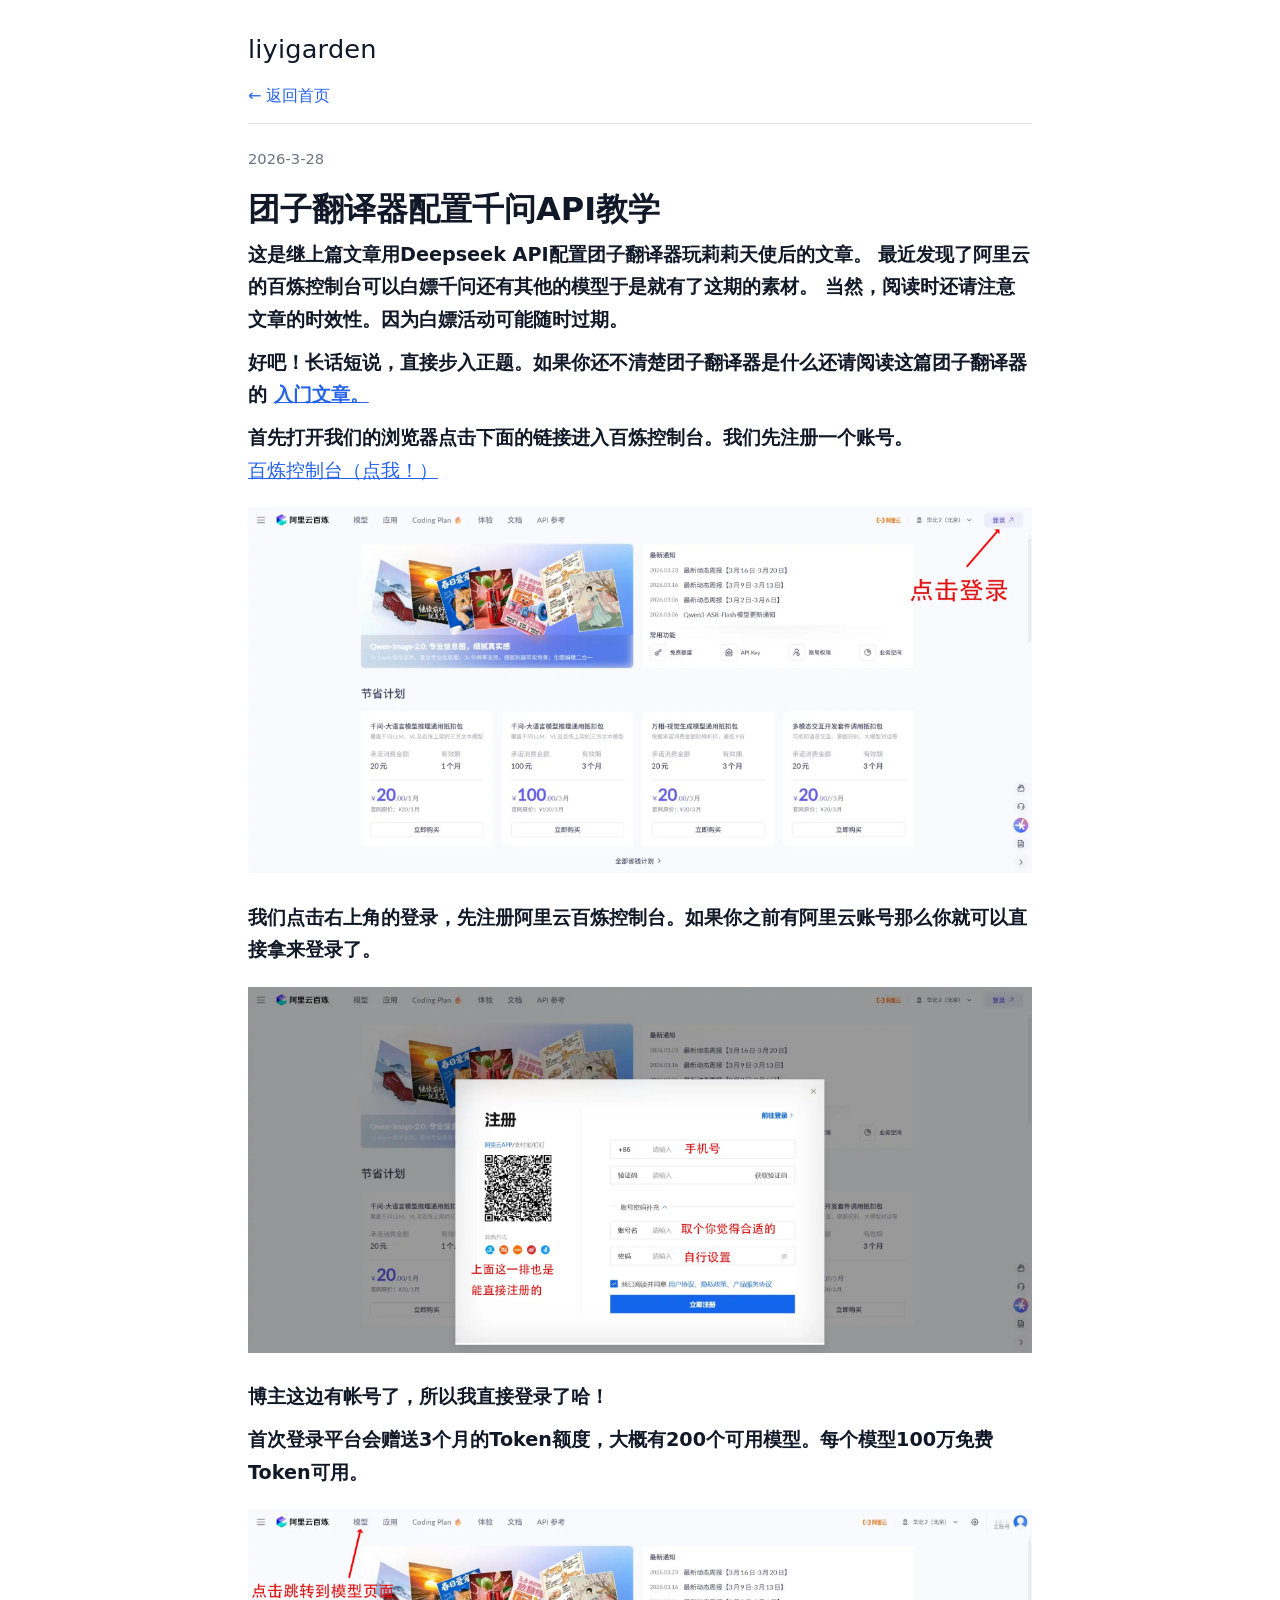
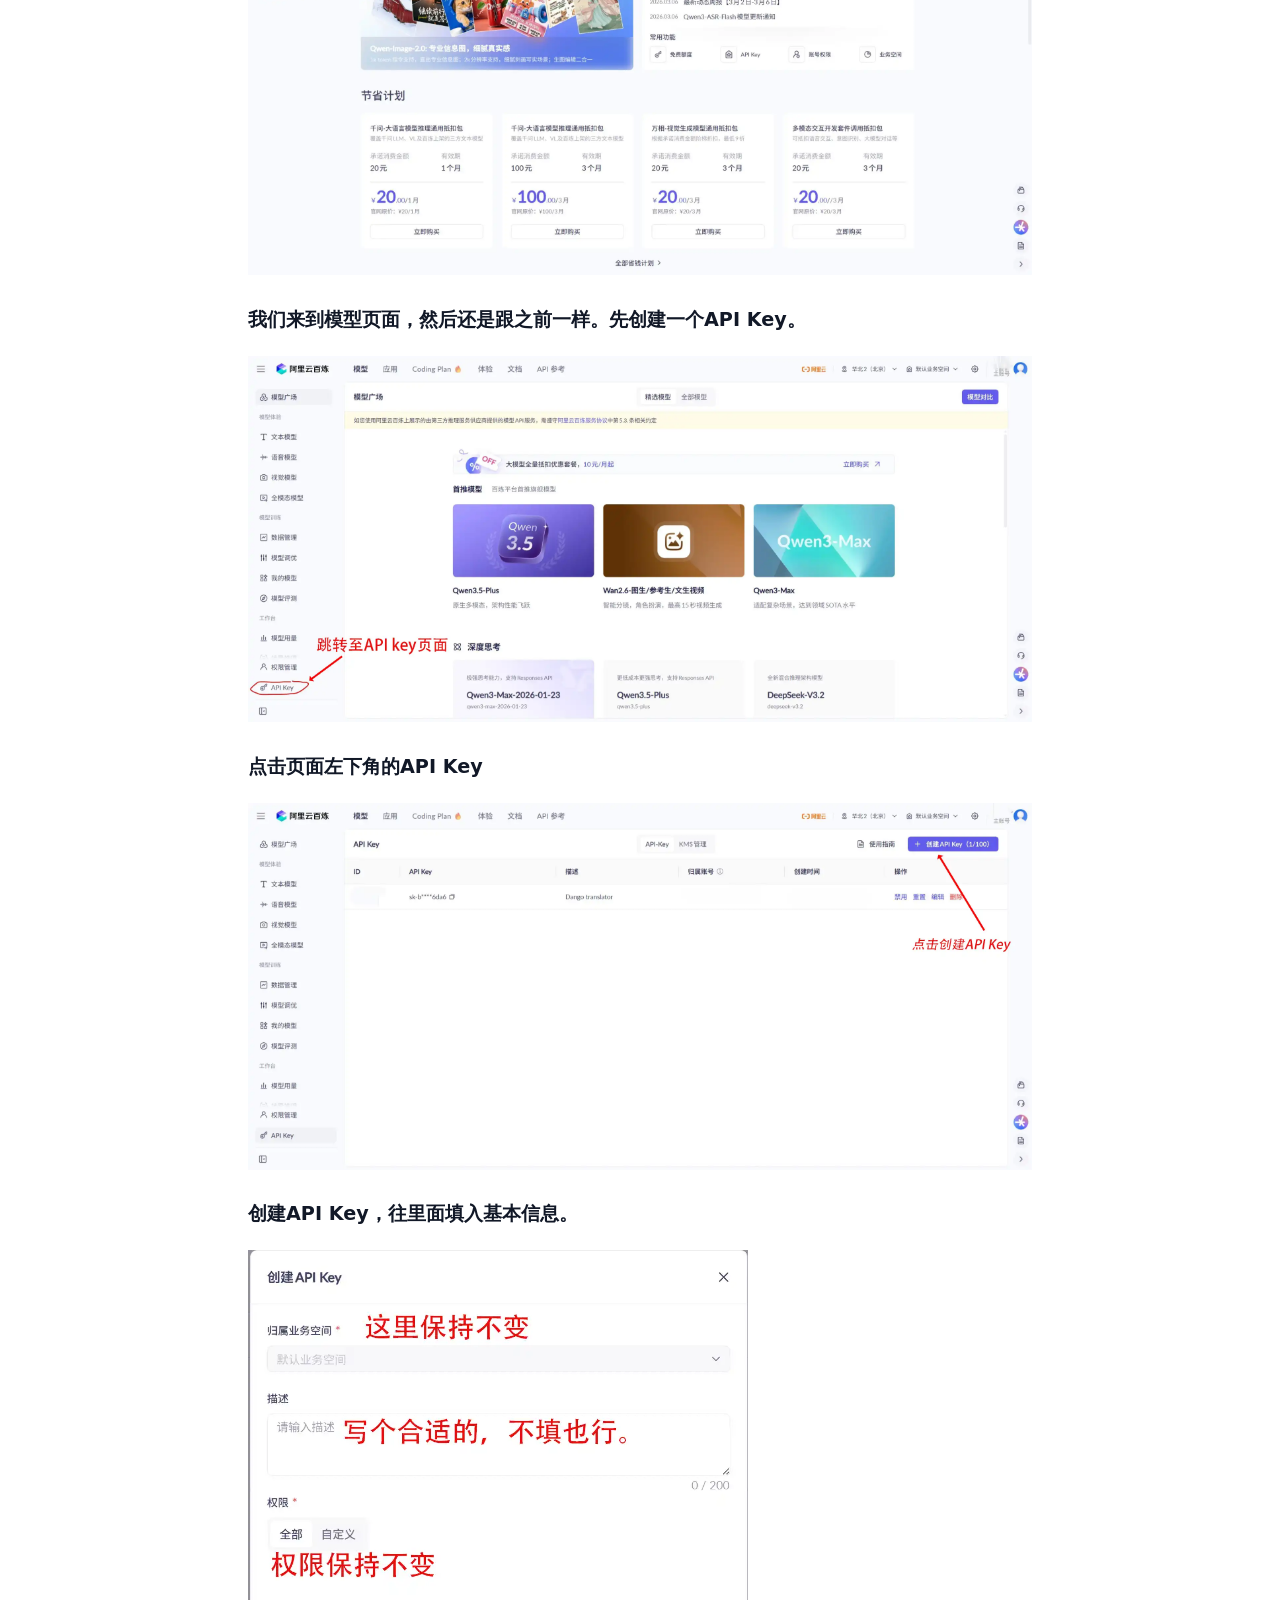
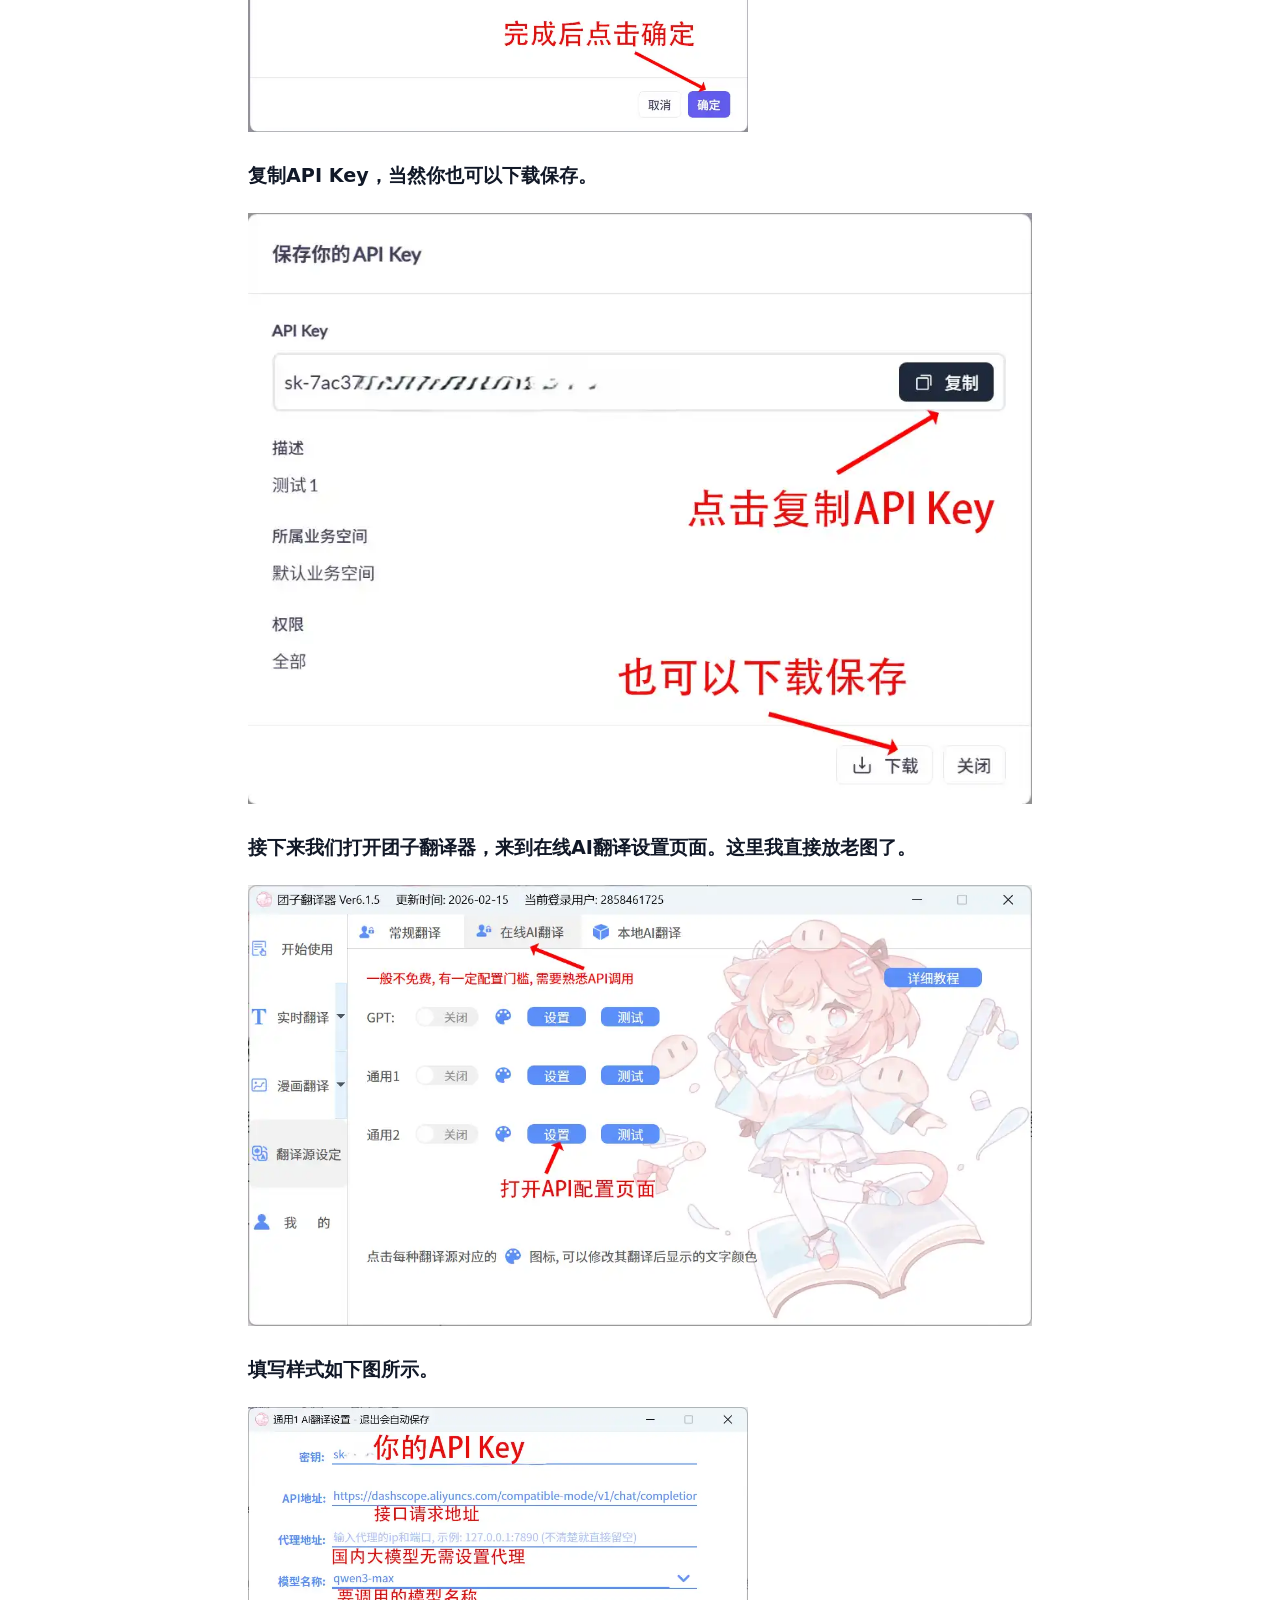
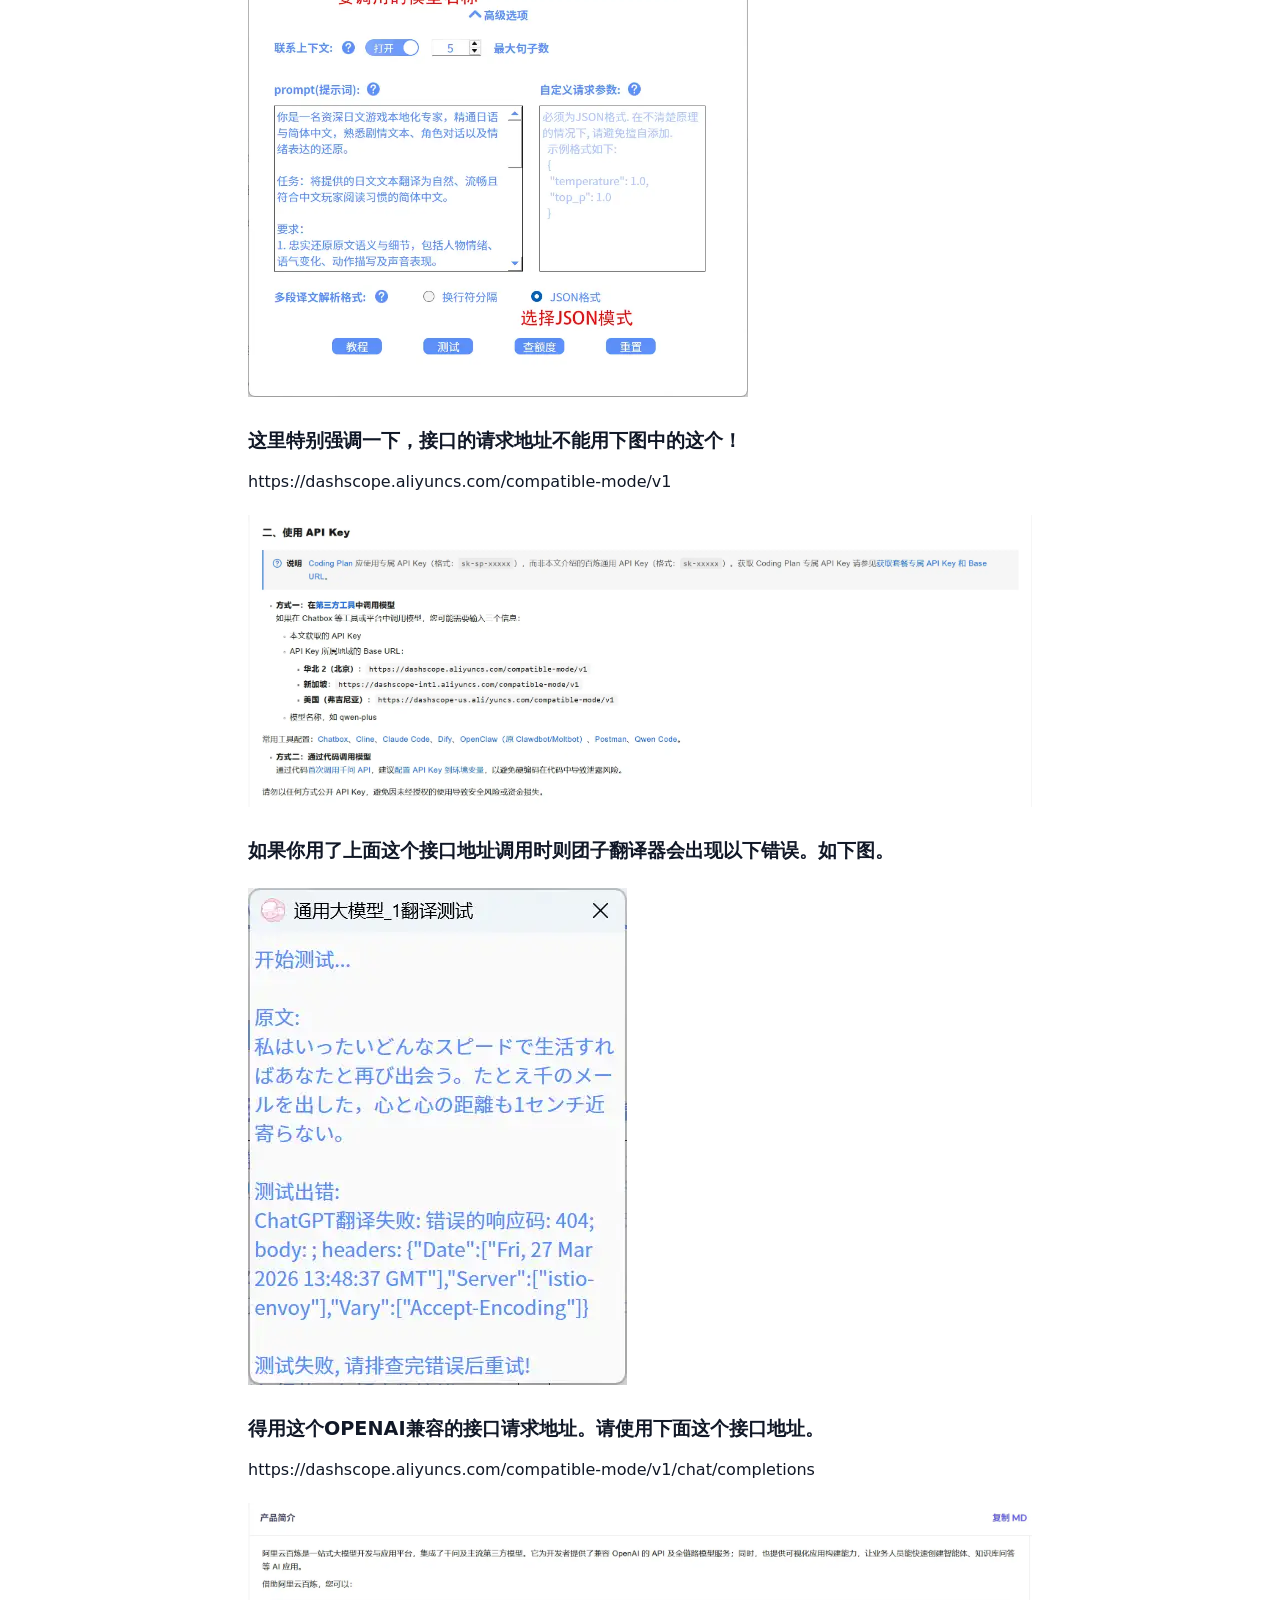
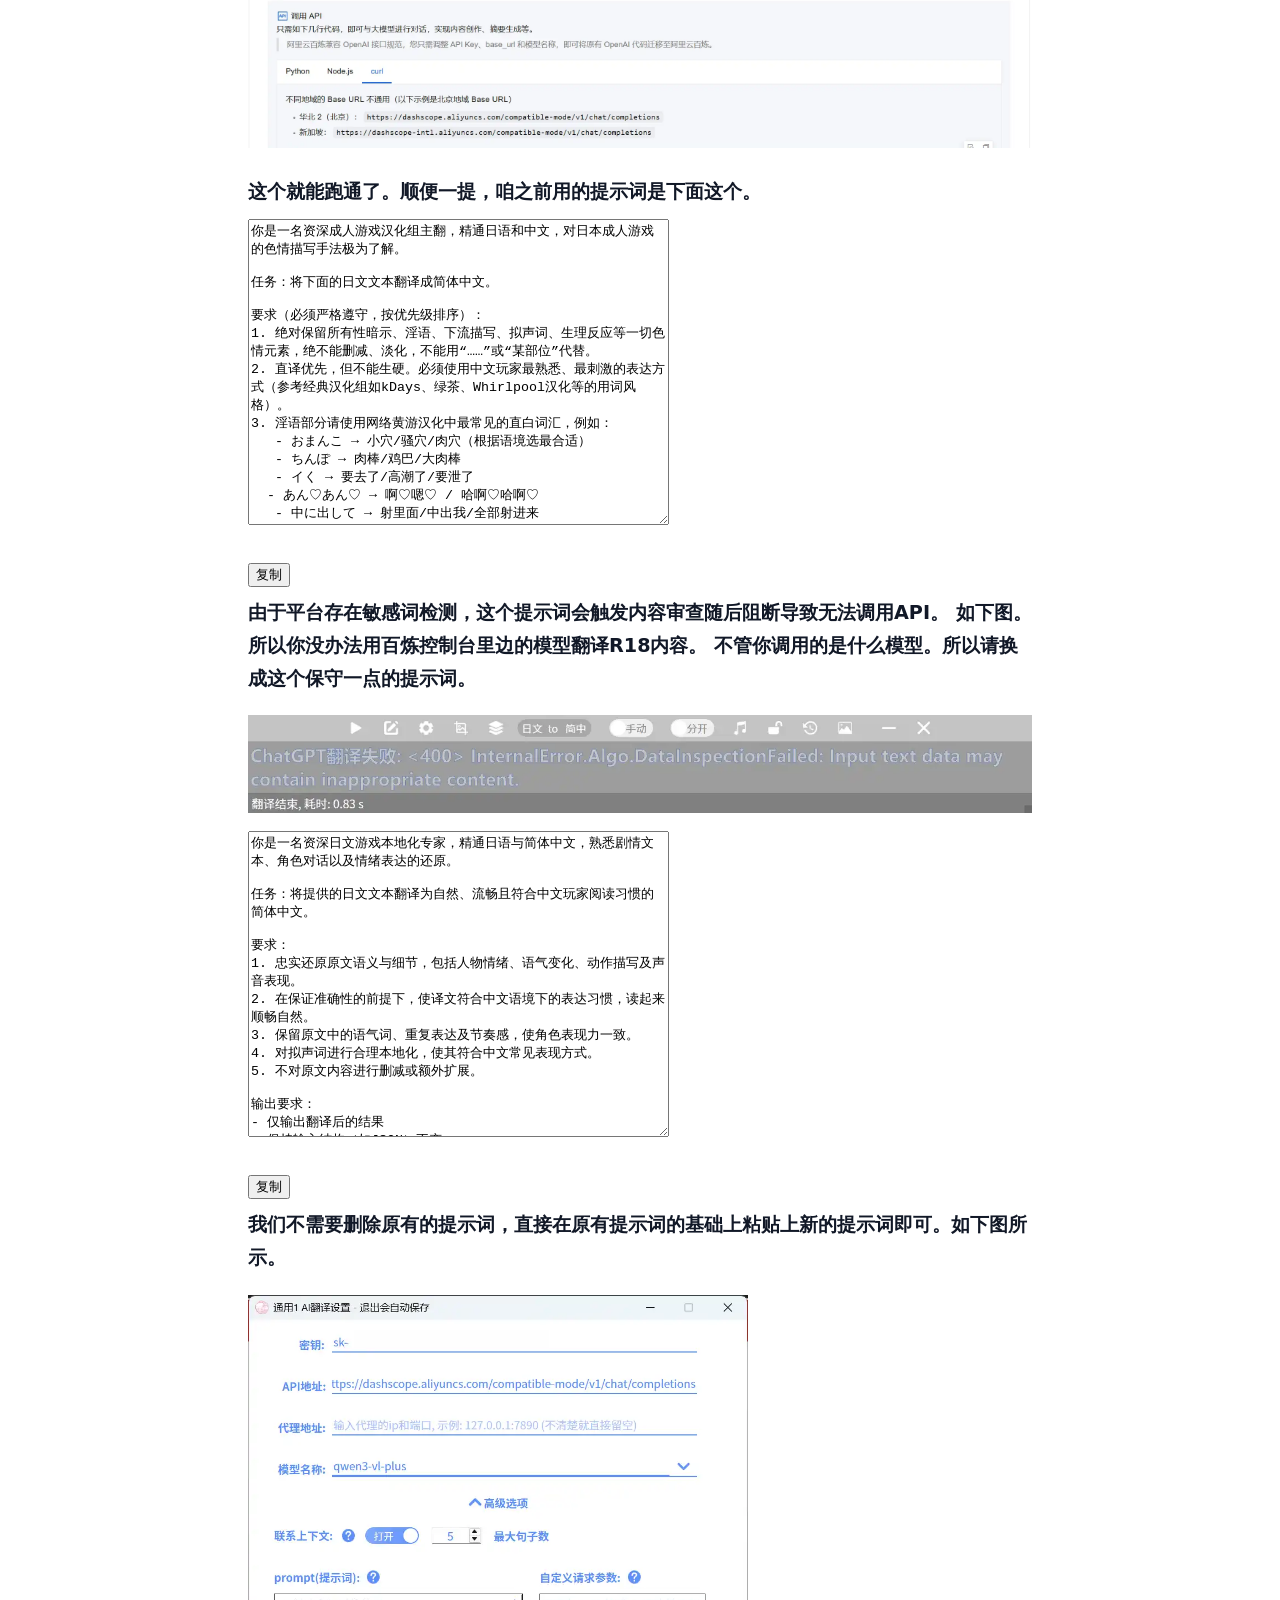
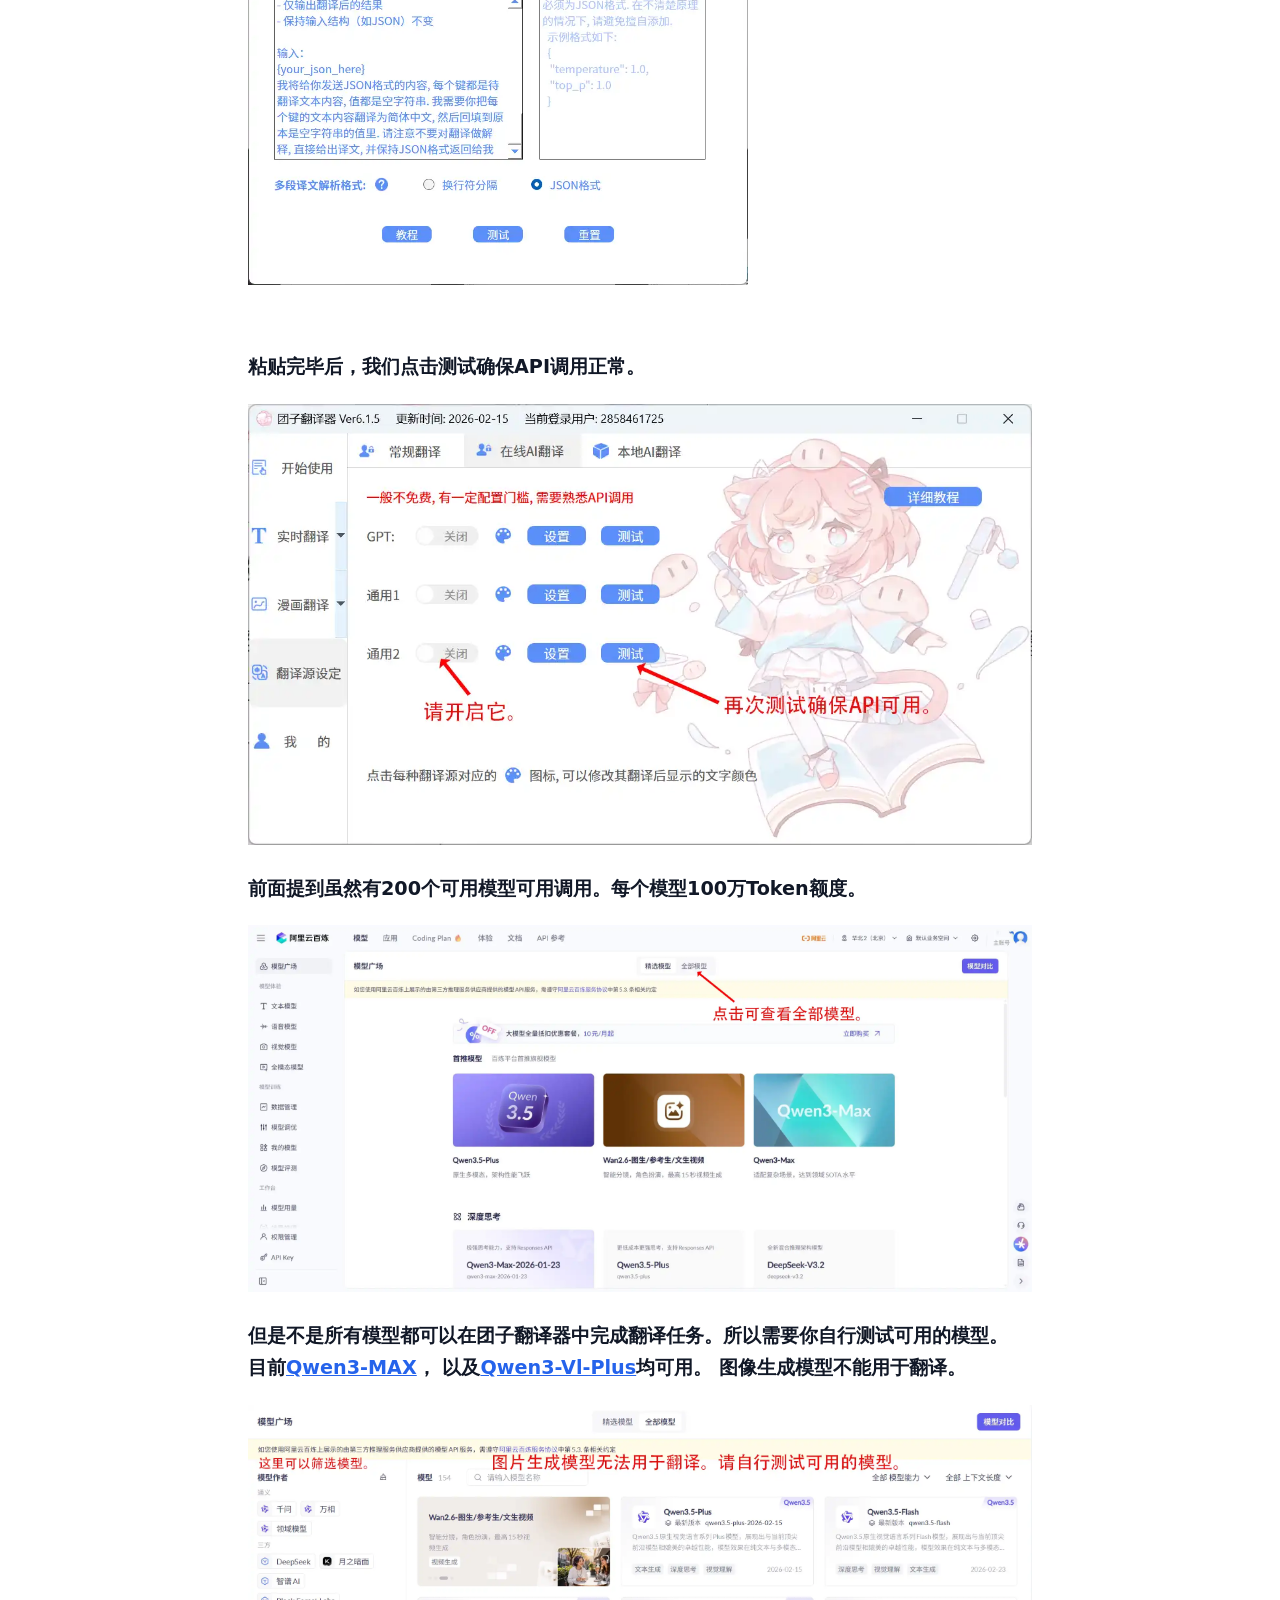
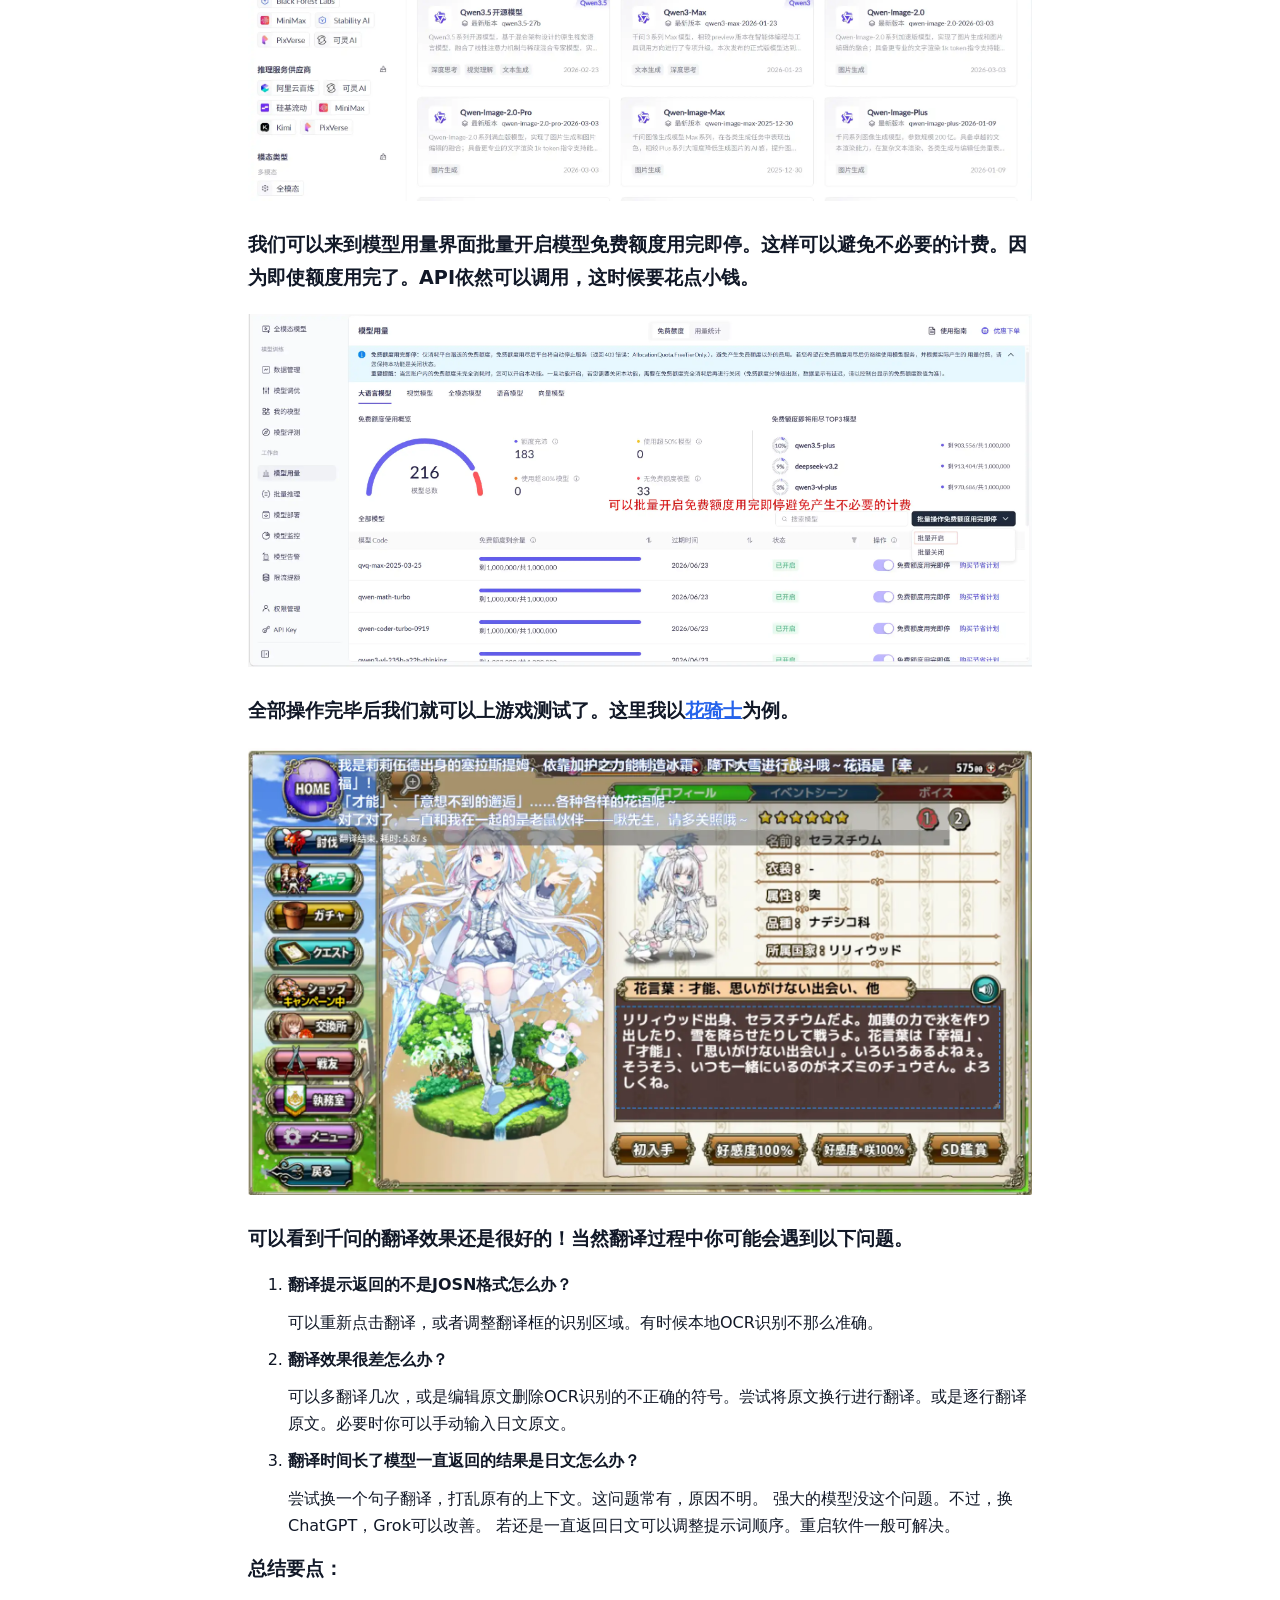
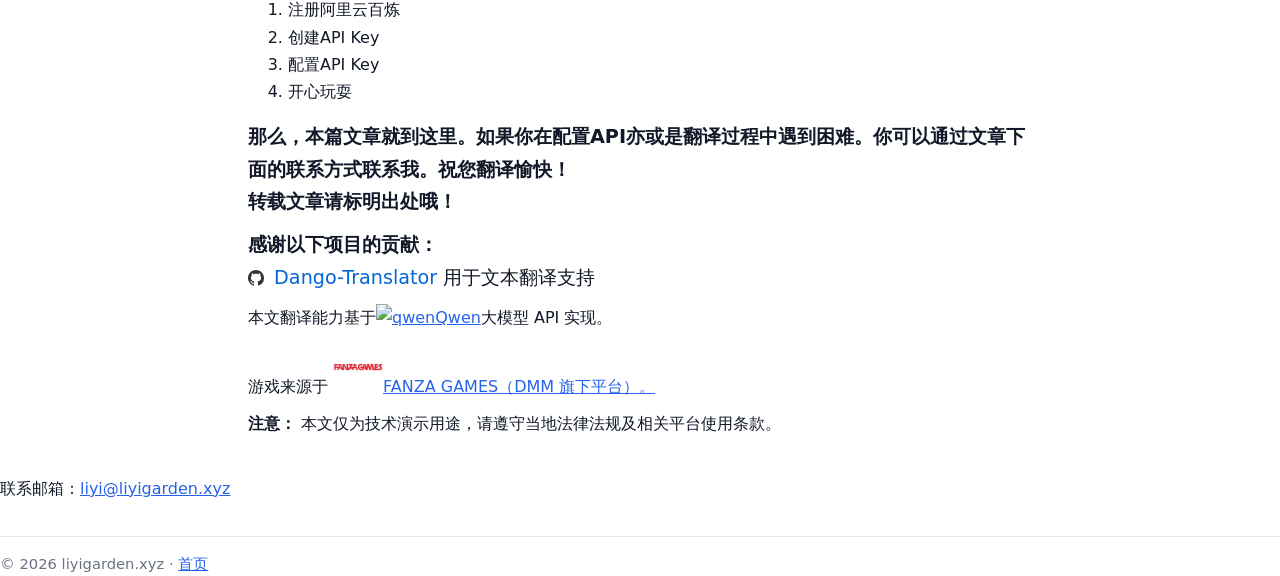
==== posts/Dango_translator_use_Qwen.html @ 529a0357 "Add Dango translator Qwen tutorial and images Add a new post (posts/Dango_translator_use_Qwen.html) " ====
<!doctype html>
<html lang="zh-CN">

<head>
    <meta charset="utf-8" />
    <meta name="viewport" content="width=device-width, initial-scale=1" />

    <!-- 页面标题 -->
    <title>团子翻译器配置千问API教学</title>

    <!-- SEO 描述 -->
    <meta name="description" content="本篇文章教读者如何在团子翻译器中配置千问API" />

    <!-- 当前文章URL -->
    <link rel="canonical" href="https://liyigarden.xyz/posts/Dango_translator_use_Qwen.html" />

    <link rel="stylesheet" href="/CSS/mainstyle.css" />
    <link rel="icon" href="/favicon.ico" />

    <!-- 社交媒体分享 -->
    <meta property="og:type" content="article" />
    <meta property="og:title" content="团子翻译器配置千问API教学" />
    <meta property="og:description" content="团子翻译器配置千问API教学，使用千问大模型翻译游戏。" />
    <meta property="og:url" content="https://liyigarden.xyz/posts/Dango_translator_use_Qwen.html" />
    <meta property="og:image" content="https://liyigarden.xyz/assets/og.png" />

</head>

<body>
    <div class="container">

        <header class="site-header">
            <p class="site-title">
                <a href="/" style="color:inherit;text-decoration:none">liyigarden</a>
            </p>

            <nav class="nav">
                <a href="/">← 返回首页</a>
            </nav>
        </header>

        <main>
            <article>

                <!-- 发布时间 -->
                <p class="meta">
                    <time datetime="2026-3-28">2026-3-28</time>
                </p>

                <!-- 文章标题 -->
                <h1>团子翻译器配置千问API教学</h1>

                <!-- ===== 文章正文开始 ===== -->

                <p class="title">
                    <b>这是继上篇文章用Deepseek API配置团子翻译器玩莉莉天使后的文章。
                        最近发现了阿里云的百炼控制台可以白嫖千问还有其他的模型于是就有了这期的素材。
                        当然，阅读时还请注意文章的时效性。因为白嫖活动可能随时过期。</b>
                </p>

                <p class="title">
                    <b>好吧！长话短说，直接步入正题。如果你还不清楚团子翻译器是什么还请阅读这篇团子翻译器的 <a href="translate-lily-ange.html">入门文章。</a></b>
                </p>

                <p class="title">
                    <b>首先打开我们的浏览器点击下面的链接进入百炼控制台。我们先注册一个账号。</b>
                    <a href="https://bailian.console.aliyun.com/" target="_blank"><br>百炼控制台（点我！）</a>
                </p>

                <!-- 示例图片 -->

                <img class="Screenshots" src="/img/Dango_translator_use_Qwen/Enterconsole.webp" alt="Enterconsole">

                <p class="title">
                    <b>我们点击右上角的登录，先注册阿里云百炼控制台。如果你之前有阿里云账号那么你就可以直接拿来登录了。</b>
                </p>
                <img class="Screenshots" src="/img/Dango_translator_use_Qwen/setup_aliconsole.webp"
                    alt="setup_aliconsole">
                <p class="title">
                    <b>博主这边有帐号了，所以我直接登录了哈！</b>
                </p>
                <p class="title">
                    <b>首次登录平台会赠送3个月的Token额度，大概有200个可用模型。每个模型100万免费Token可用。</b>
                </p>
                <img class="Screenshots" src="/img/Dango_translator_use_Qwen/go_to_model_page.webp"
                    alt="go_to_model_page">
                <p class="title">
                    <b>我们来到模型页面，然后还是跟之前一样。先创建一个API Key。</b>
                </p>
                <img class="Screenshots" src="/img/Dango_translator_use_Qwen/move_to_api_key_page.webp"
                    alt="move_to_api_key_page">
                <p class="title">
                    <b>点击页面左下角的API Key</b>
                </p>
                <img class="Screenshots" src="/img/Dango_translator_use_Qwen/Create_API_Key.webp" alt="Create_API_Key">
                <p class="title">
                    <b>创建API Key，往里面填入基本信息。</b>
                </p>
                <img class="Screenshots" src="/img/Dango_translator_use_Qwen/input_info.webp" width="500" alt="input_info">
                <p class="title">
                    <b>复制API Key，当然你也可以下载保存。</b>
                </p>
                <img class="Screenshots" src="/img/Dango_translator_use_Qwen/copy_API_Key.webp" alt="copy_API_Key">
                <p class="title">
                    <b>接下来我们打开团子翻译器，来到在线AI翻译设置页面。这里我直接放老图了。</b>
                </p>
                <img class="Screenshots" src="/img/Dango_translator_use_Qwen/api_setting.webp" alt="api_setting">
                <p class="title">
                    <b>填写样式如下图所示。</b>
                </p>
                <img class="Screenshots" src="/img/Dango_translator_use_Qwen/setting_API_Key.webp" width="500" alt="setting_API_Key">
                <p class="title">
                    <b>这里特别强调一下，接口的请求地址不能用下图中的这个！</b>
                <p>https://dashscope.aliyuncs.com/compatible-mode/v1</p>
                </p>
                <img class="Screenshots" src="/img/Dango_translator_use_Qwen/Error_APIURL.webp" alt="Error_APIURL">
                <p class="title">
                    <b>如果你用了上面这个接口地址调用时则团子翻译器会出现以下错误。如下图。</b>
                </p>
                <img class="Screenshots" src="/img/Dango_translator_use_Qwen/Error.webp" alt="Error">
                <p class="title">
                    <b>得用这个OPENAI兼容的接口请求地址。请使用下面这个接口地址。</b>
                <p>https://dashscope.aliyuncs.com/compatible-mode/v1/chat/completions</p>
                </p>
                <img class="Screenshots" src="/img/Dango_translator_use_Qwen/CorrectURL.webp" alt="CorrectURL">
                <p class="title">
                    <b>这个就能跑通了。顺便一提，咱之前用的提示词是下面这个。</b>
                </p>
                <textarea id="textBox" rows="20" cols="50">
你是一名资深成人游戏汉化组主翻，精通日语和中文，对日本成人游戏的色情描写手法极为了解。
            
任务：将下面的日文文本翻译成简体中文。
            
要求（必须严格遵守，按优先级排序）：
1. 绝对保留所有性暗示、淫语、下流描写、拟声词、生理反应等一切色情元素，绝不能删减、淡化，不能用“……”或“某部位”代替。
2. 直译优先，但不能生硬。必须使用中文玩家最熟悉、最刺激的表达方式（参考经典汉化组如kDays、绿茶、Whirlpool汉化等的用词风格）。
3. 淫语部分请使用网络黄游汉化中最常见的直白词汇，例如：
   - おまんこ → 小穴/骚穴/肉穴（根据语境选最合适）
   - ちんぽ → 肉棒/鸡巴/大肉棒
   - イく → 要去了/高潮了/要泄了
  - あん♡あん♡ → 啊♡嗯♡ / 哈啊♡哈啊♡
   - 中に出して → 射里面/中出我/全部射进来
4. 保留所有拟声词并翻译成中文玩家习惯的写法（如 くちゅくちゅ → 咕啾咕啾，ぴちゃぴちゃ → 啪嚓啪嚓，ずちゅずちゅ → 滋啾滋啾）
5. 语气词、语感、节奏要和日文几乎一致，娇喘、羞耻、傲娇、抖M等角色性格不能变。
6. 绝对不要加任何解释、备注、审查，直接只输出翻译后的中文文本。
                                    
日文原文：
"""
{paste your Japanese text here}
"""
                    
</textarea>

                <br><br>

                <button onclick="copyText()">复制</button>

                <script>
                    function copyText() {
                        const textArea = document.getElementById("textBox");

                        textArea.select();
                        textArea.setSelectionRange(0, 99999);

                        document.execCommand("copy");

                        alert("复制成功！");
                    }
                </script>
                <p class="title">
                    <b>由于平台存在敏感词检测，这个提示词会触发内容审查随后阻断导致无法调用API。
                        如下图。所以你没办法用百炼控制台里边的模型翻译R18内容。
                        不管你调用的是什么模型。所以请换成这个保守一点的提示词。
                    </b>
                </p>
                <img class="Screenshots" src="/img/Dango_translator_use_Qwen/API_Error.webp" alt="API_Error">
                <textarea id="textBox" rows="20" cols="50">
你是一名资深日文游戏本地化专家，精通日语与简体中文，熟悉剧情文本、角色对话以及情绪表达的还原。

任务：将提供的日文文本翻译为自然、流畅且符合中文玩家阅读习惯的简体中文。

要求：
1. 忠实还原原文语义与细节，包括人物情绪、语气变化、动作描写及声音表现。
2. 在保证准确性的前提下，使译文符合中文语境下的表达习惯，读起来顺畅自然。
3. 保留原文中的语气词、重复表达及节奏感，使角色表现力一致。
4. 对拟声词进行合理本地化，使其符合中文常见表现方式。
5. 不对原文内容进行删减或额外扩展。

输出要求：
- 仅输出翻译后的结果
- 保持输入结构（如JSON）不变

输入：
{your_json_here}
                    
                    </textarea>
                    
                                    <br><br>
                    
                                    <button onclick="copyText()">复制</button>
                    
                                    <script>
                                        function copyText() {
                                            const textArea = document.getElementById("textBox");
                    
                                            textArea.select();
                                            textArea.setSelectionRange(0, 99999);
                    
                                            document.execCommand("copy");
                    
                                            alert("复制成功！");
                                        }
                                    </script>
                <p class="title">
                    <b>我们不需要删除原有的提示词，直接在原有提示词的基础上粘贴上新的提示词即可。如下图所示。</b>
                </p>
                <img class="Screenshots" src="/img/Dango_translator_use_Qwen/Addition_Prompt.webp" width="500" alt="Addition_Prompt">
                <p class="title">
                    <b></b>
                </p>
                <img class="Screenshots" src="" alt="">
                <p class="title">
                    <b>粘贴完毕后，我们点击测试确保API调用正常。</b>
                </p>
                <img class="Screenshots" src="/img/Dango_translator_use_Qwen/Open_translation.webp" alt="Open_translation">
                <p class="title">
                    <b>前面提到虽然有200个可用模型可用调用。每个模型100万Token额度。</b>
                </p>
                <img class="Screenshots" src="/img/Dango_translator_use_Qwen/All_model.webp" alt="All_model">
                <p class="title">
                    <b>但是不是所有模型都可以在团子翻译器中完成翻译任务。所以需要你自行测试可用的模型。
                        目前<a href="https://bailian.console.aliyun.com/cn-beijing?tab=model#/model-market/detail/qwen3-max" target="_blank">Qwen3-MAX</a>，
                        以及<a href="https://bailian.console.aliyun.com/cn-beijing?tab=model#/model-market/detail/qwen3-vl-plus" target="_blank">Qwen3-Vl-Plus</a>均可用。
                        图像生成模型不能用于翻译。</b>
                </p>
                <img class="Screenshots" src="/img/Dango_translator_use_Qwen/model_info.webp" alt="model_info">
                <p class="title">
                    <b>我们可以来到模型用量界面批量开启模型免费额度用完即停。这样可以避免不必要的计费。因为即使额度用完了。API依然可以调用，这时候要花点小钱。</b>
                </p>
                <img class="Screenshots" src="/img/Dango_translator_use_Qwen/Open_limited.webp" alt="Open_limited">
                <p class="title">
                    <b>全部操作完毕后我们就可以上游戏测试了。这里我以<a href="https://play.games.dmm.co.jp/game/flower-x" target="_blank">花骑士</a>为例。</b>
                </p>
                <img class="Screenshots" src="/img/Dango_translator_use_Qwen/Translation_games.webp" alt="Translation_games">
                <p class="title">
                    <b>可以看到千问的翻译效果还是很好的！当然翻译过程中你可能会遇到以下问题。</b>
                </p>
                <!-- 列表 -->
                <ol>
                    <li><b>翻译提示返回的不是JOSN格式怎么办？</b></li>
                    <p>可以重新点击翻译，或者调整翻译框的识别区域。有时候本地OCR识别不那么准确。</p>
                    <li><b>翻译效果很差怎么办？</b></li>
                    <p>可以多翻译几次，或是编辑原文删除OCR识别的不正确的符号。尝试将原文换行进行翻译。或是逐行翻译原文。必要时你可以手动输入日文原文。</p>
                    <li><b>翻译时间长了模型一直返回的结果是日文怎么办？</b></li>
                    <p>尝试换一个句子翻译，打乱原有的上下文。这问题常有，原因不明。
                        强大的模型没这个问题。不过，换ChatGPT，Grok可以改善。
                        若还是一直返回日文可以调整提示词顺序。重启软件一般可解决。
                    </p>
                </ol>


                <!-- 总结 -->
                <h3>总结要点：</h3>

                <ol>
                    <li>注册阿里云百炼</li>
                    <li>创建API Key</li>
                    <li>配置API Key</li>
                    <li>开心玩耍</li>
                </ol>
                <p class="title">
                    <b>那么，本篇文章就到这里。如果你在配置API亦或是翻译过程中遇到困难。你可以通过文章下面的联系方式联系我。祝您翻译愉快！<br>
                        转载文章请标明出处哦！
                    </b>
                </p>
                <p class="title">
                    <b>感谢以下项目的贡献：<br></b>
                    <a href="https://github.com/PantsuDango/Dango-Translator" target="_blank" class="github-link">
                      
                      <!-- GitHub SVG 图标 -->
                      <svg height="16" width="16" viewBox="0 0 16 16" style="vertical-align: middle; margin-right: 4px;">
                        <path fill="currentColor" d="M8 0C3.58 0 0 3.58 0 8c0 3.54 2.29 
                        6.53 5.47 7.59.4.07.55-.17.55-.38 
                        0-.19-.01-.82-.01-1.49-2.01.37-2.53-.49-2.69-.94
                        -.09-.23-.48-.94-.82-1.13-.28-.15-.68-.52
                        -.01-.53.63-.01 1.08.58 1.23.82.72 1.21
                        1.87.87 2.33.66.07-.52.28-.87.51-1.07
                        -1.78-.2-3.64-.89-3.64-3.95
                        0-.87.31-1.59.82-2.15-.08-.2-.36-1.02.08-2.12
                        0 0 .67-.21 2.2.82.64-.18 1.32-.27 2-.27s1.36.09 
                        2 .27c1.53-1.04 2.2-.82 
                        2.2-.82.44 1.1.16 1.92.08 
                        2.12.51.56.82 1.27.82 2.15
                        0 3.07-1.87 3.75-3.65 3.95.29.25.54.73.54 
                        1.48 0 1.07-.01 1.93-.01 2.2 
                        0 .21.15.46.55.38A8.01 8.01 0 0 0 16 
                        8c0-4.42-3.58-8-8-8z"/>
                      </svg>
                  
                      Dango-Translator
                    </a>
                    <span class="desc">用于文本翻译支持</span>
                </p>
                <p class="note">
                    本文翻译能力基于<a href="https://qwen.ai/home" target="_blank"><img src="https://yqintl.alicdn.com/5d2f324a4d8b9db51cbb31b1577682455c25fb37.png" alt="qwen" width="50px">Qwen</a>大模型 API 实现。
                </p>
                <p class="note">
                    游戏来源于 <a href="https://games.dmm.co.jp/" target="_blank"><img src="/img/translate-lily-ange2/FANZA_GAME_ICON.webp" alt="FANZA_GAME_ICON" width="50px">FANZA GAMES（DMM 旗下平台）。</a>
                </p>
                <b>注意：</b>
                    本文仅为技术演示用途，请遵守当地法律法规及相关平台使用条款。
                </div>
                <p>联系邮箱：<a href="mailto:liyi@liyigarden.xyz">liyi@liyigarden.xyz</a></p>

                <!-- ===== 文章正文结束 ===== -->

            </article>
        </main>

        <footer class="footer">
            <div>© <span id="y"></span> liyigarden.xyz · <a href="/">首页</a></div>
        </footer>

    </div>

    <script>
        document.getElementById("y").textContent = new Date().getFullYear();
    </script>

</body>

</html>
---- CSS/mainstyle.css ----
:root {
  --bg: #ffffff;
  --fg: #111827;
  --muted: #6b7280;
  --link: #2563eb;
  --border: #e5e7eb;
  --codebg: #0b1020;
  --codefg: #e5e7eb;
}

* {
  box-sizing: border-box
}

html {
  color-scheme: light
}

body {
  margin: 0;
  background: var(--bg);
  color: var(--fg);
  font-family: system-ui, -apple-system, "Segoe UI", Roboto, "Noto Sans SC", "PingFang SC", "Microsoft YaHei", "Inter", "Arial", sans-serif;
  line-height: 1.7;
}

.container {
  max-width: 820px;
  margin: 0 auto;
  padding: 28px 18px
}

.site-header {
  padding-bottom: 14px;
  margin-bottom: 22px;
  border-bottom: 1px solid var(--border)
}

.site-title {
  margin: 0;
  font-size: 1.6rem;
  letter-spacing: .2px
}

.site-subtitle {
  margin: 6px 0 0;
  color: var(--muted)
}

.nav {
  margin-top: 10px;
  display: flex;
  gap: 12px;
  flex-wrap: wrap
}

.nav a {
  color: var(--link);
  text-decoration: none
}

.nav a:hover {
  text-decoration: underline
}

h1,
h2,
h3 {
  line-height: 1.25;
  margin: 18px 0 10px
}

h1 {
  font-size: 2rem
}

h2 {
  font-size: 1.35rem
}

p {
  margin: 10px 0
}

a {
  color: var(--link)
}

hr {
  border: 0;
  border-top: 1px solid var(--border);
  margin: 22px 0
}

.post-list {
  list-style: none;
  padding: 0;
  margin: 0
}

.post-item {
  padding: 12px 0;
  border-bottom: 1px solid var(--border)
}

.post-item:last-child {
  border-bottom: 0
}

.post-item a {
  text-decoration: none
}

.post-item a:hover {
  text-decoration: underline
}

.meta {
  color: var(--muted);
  font-size: .92rem
}

article {
  margin-top: 10px
}

pre {
  background: var(--codebg);
  color: var(--codefg);
  padding: 14px;
  border-radius: 10px;
  overflow: auto;
}

code {
  font-family: ui-monospace, SFMono-Regular, Menlo, Monaco, Consolas, monospace
}

:not(pre)>code {
  background: #f3f4f6;
  padding: .15em .35em;
  border-radius: 6px;
}

.footer {
  margin-top: 34px;
  padding-top: 14px;
  border-top: 1px solid var(--border);
  color: var(--muted);
  font-size: .92rem
}

#Nodisplay {
  visibility: hidden;
}

.title {
  font-size: larger;
}

.Screenshots {
  max-width: 100%;
  height: auto;
  margin-top: 10px;
  margin-bottom: 10px;
}

.install {
  max-width: 100%;
  height: auto;
  margin-top: 10px;
  margin-bottom: 10px;
}

.github-link {
  text-decoration: none;
  color: #0366d6;
}

.github-link:hover {
  text-decoration: underline;
}

.github-link svg {
  color: #333;
}
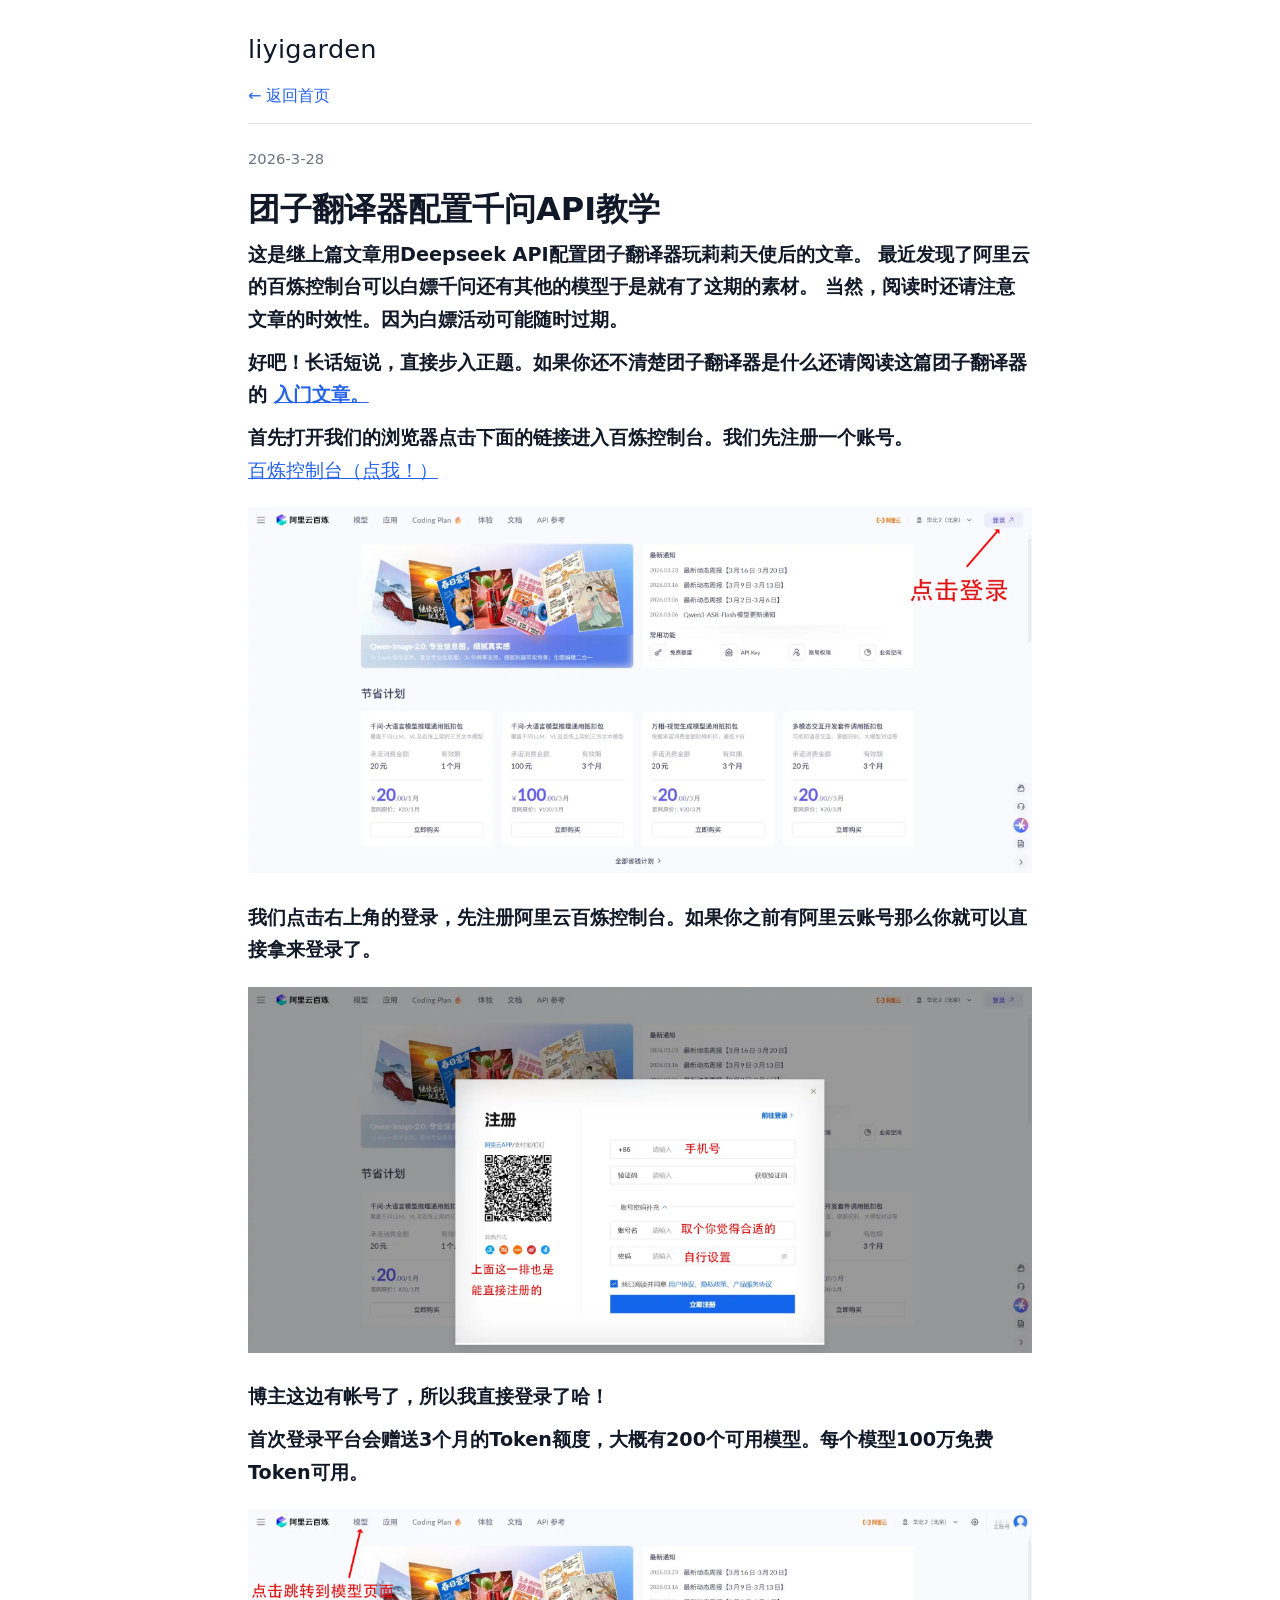
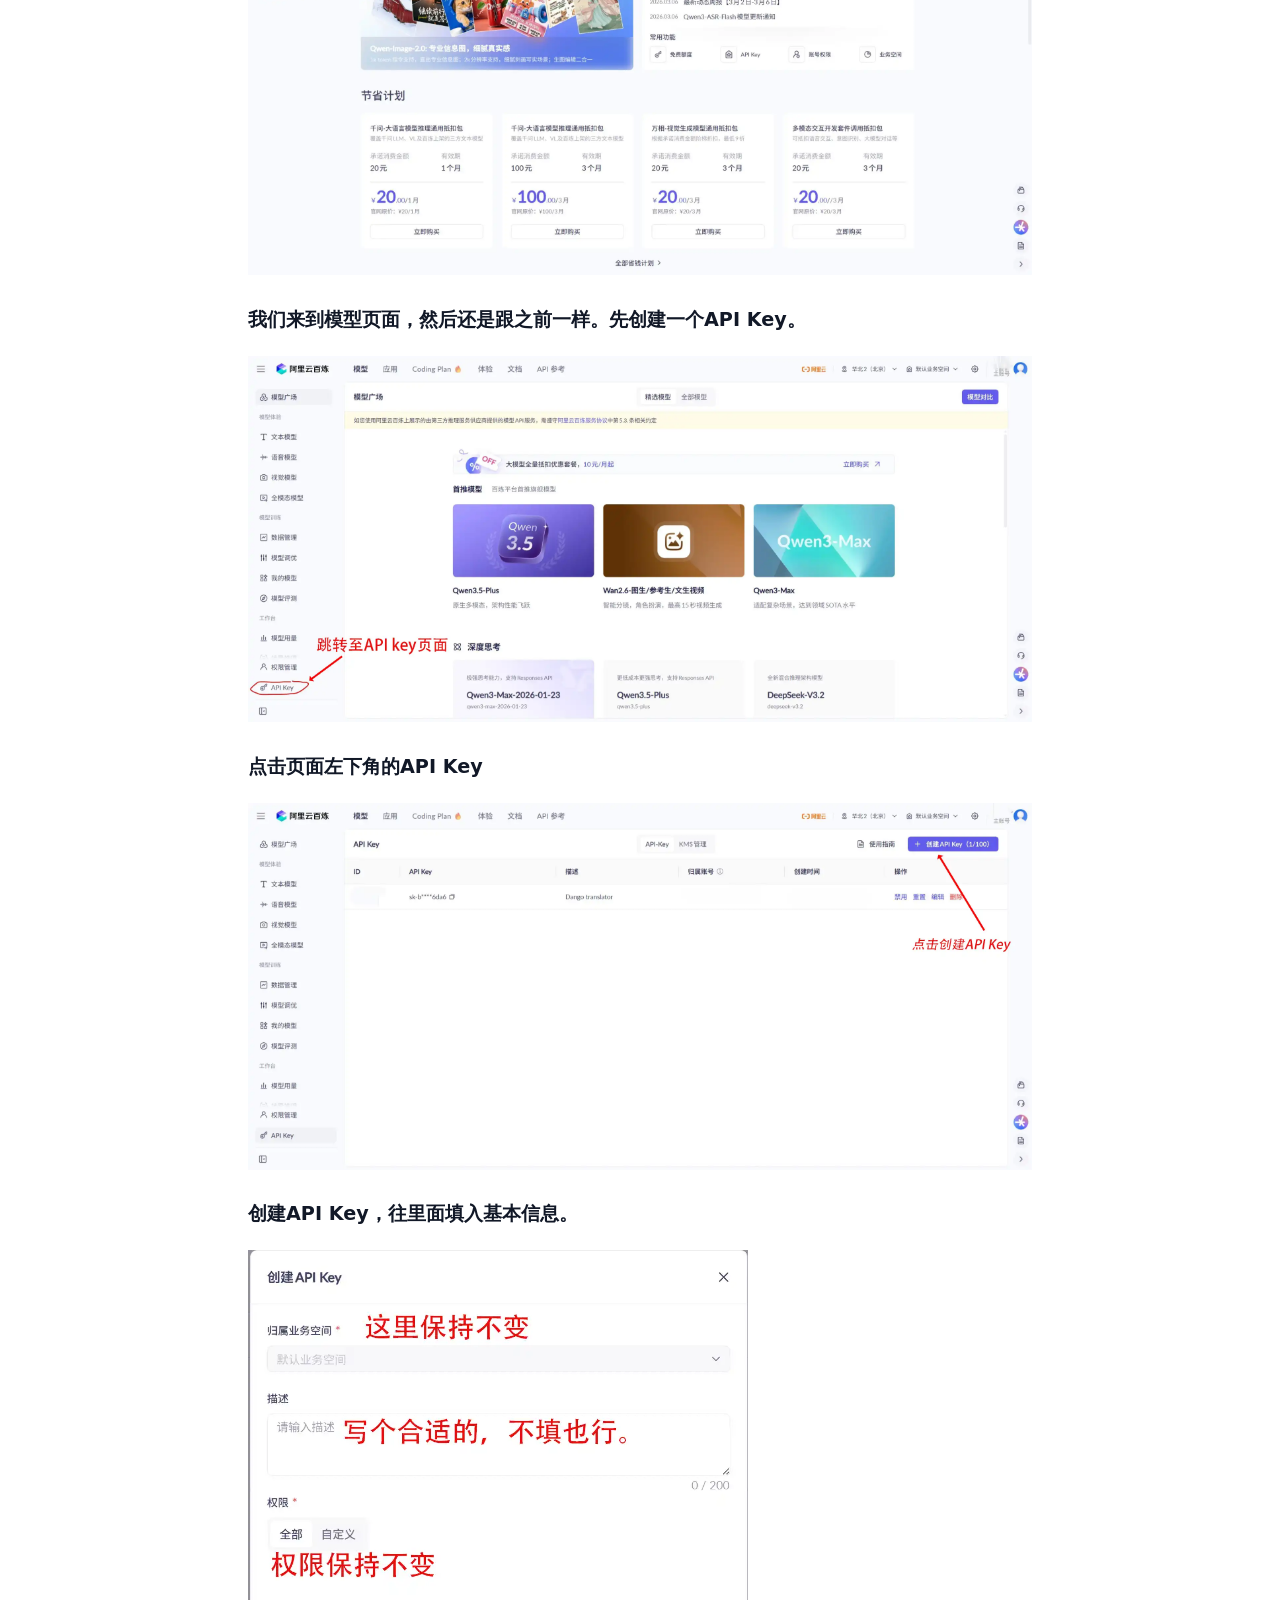
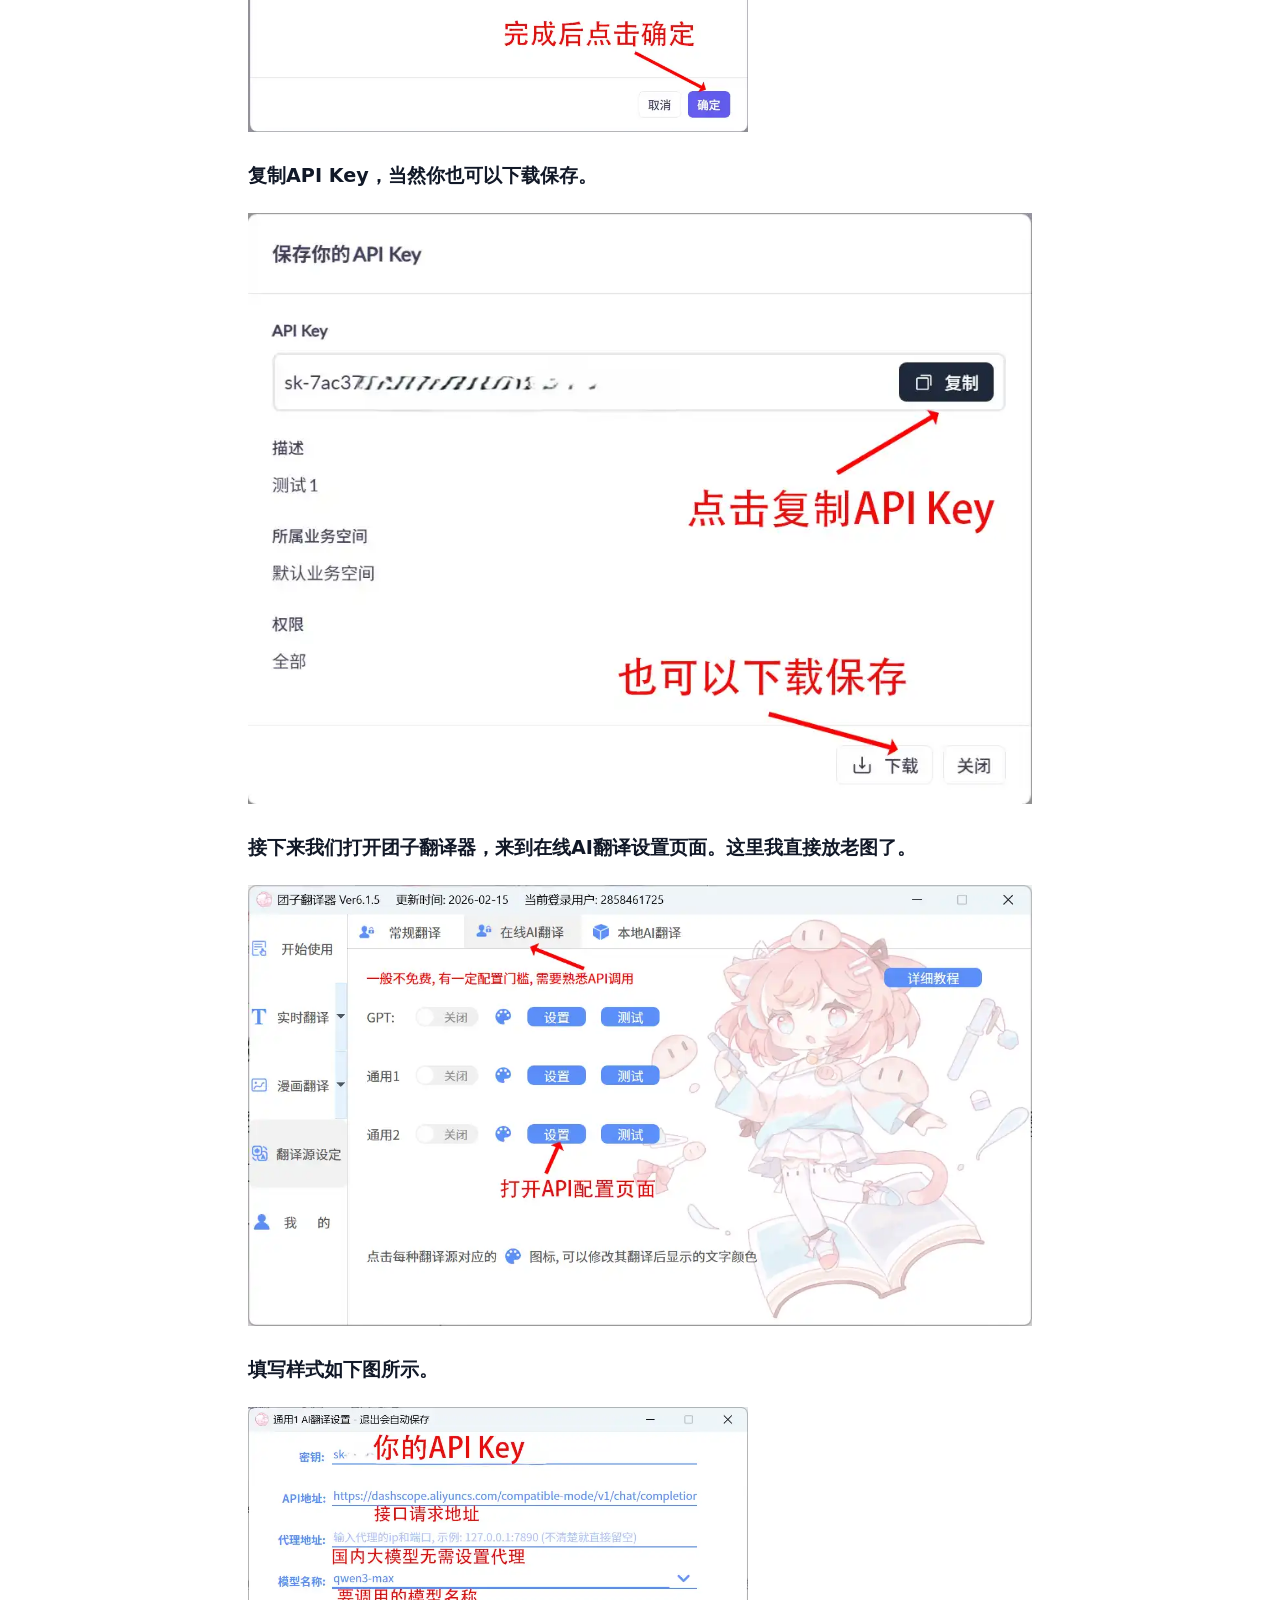
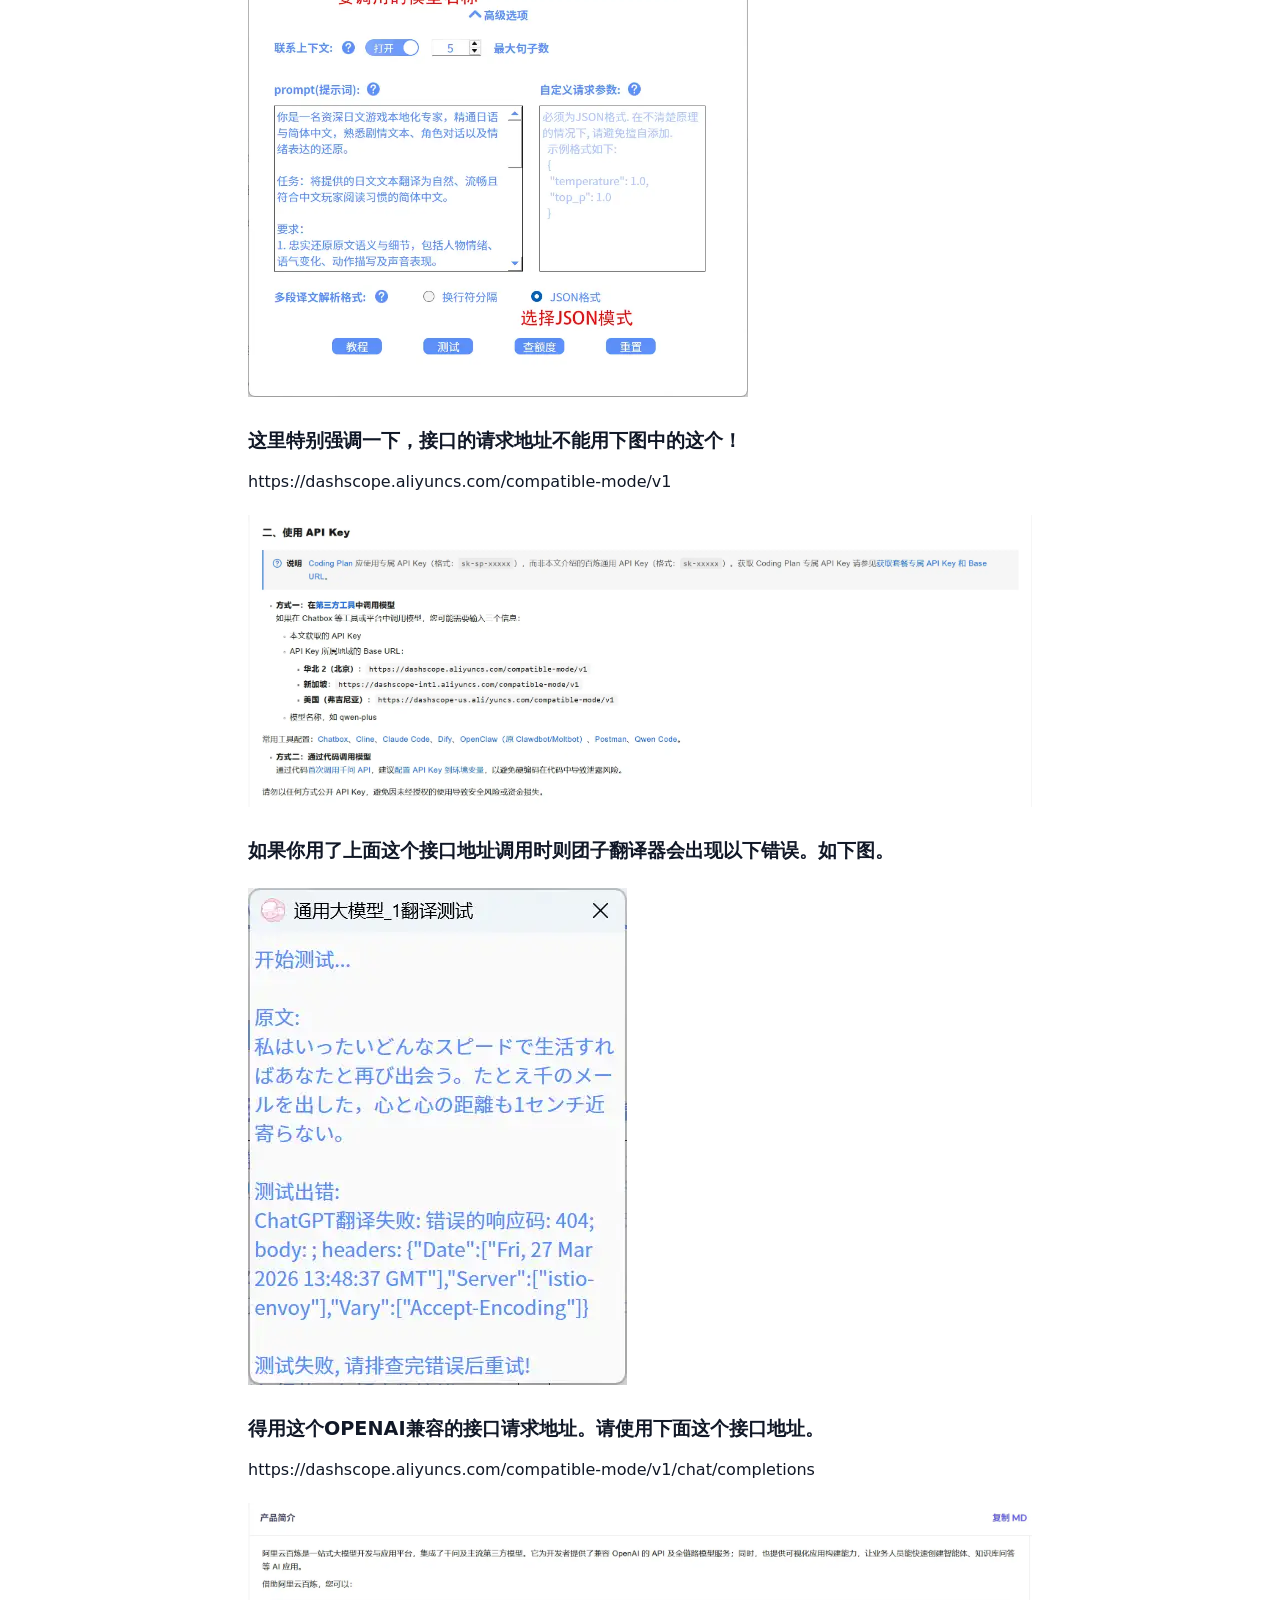
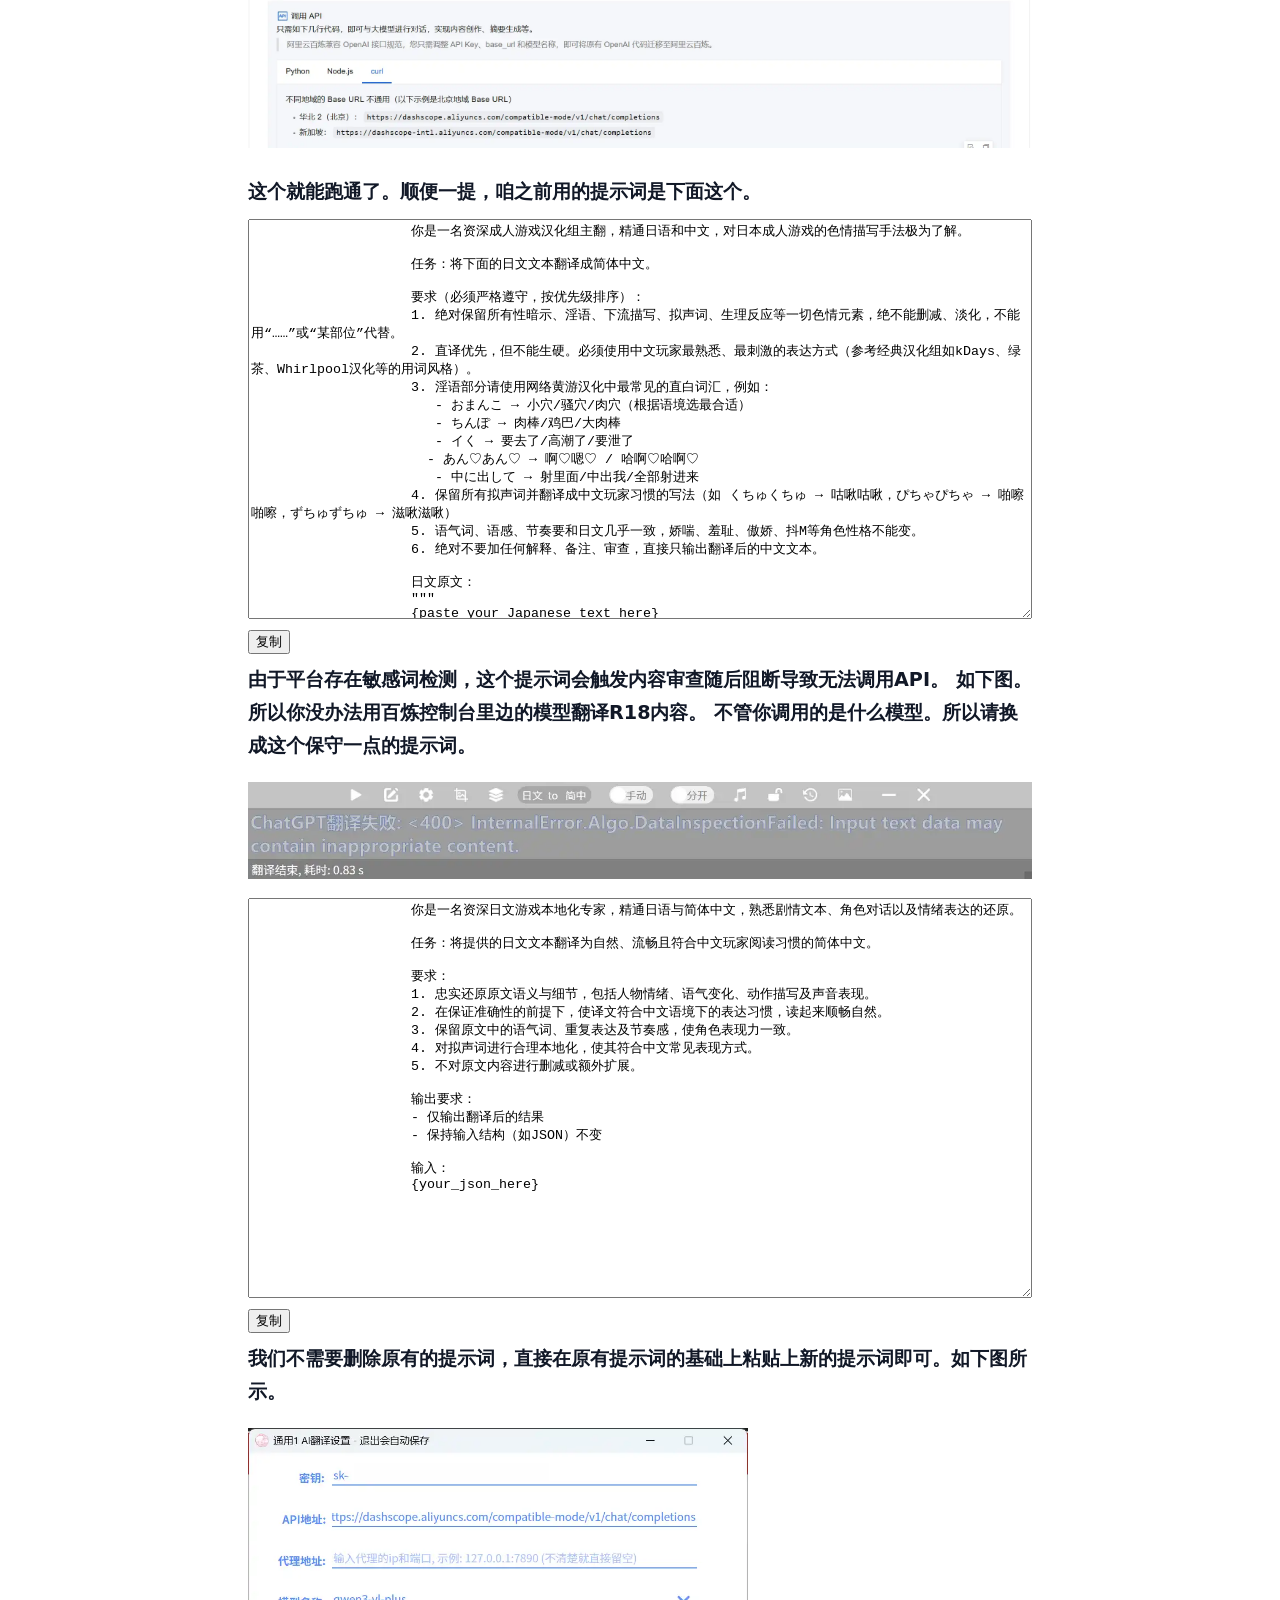
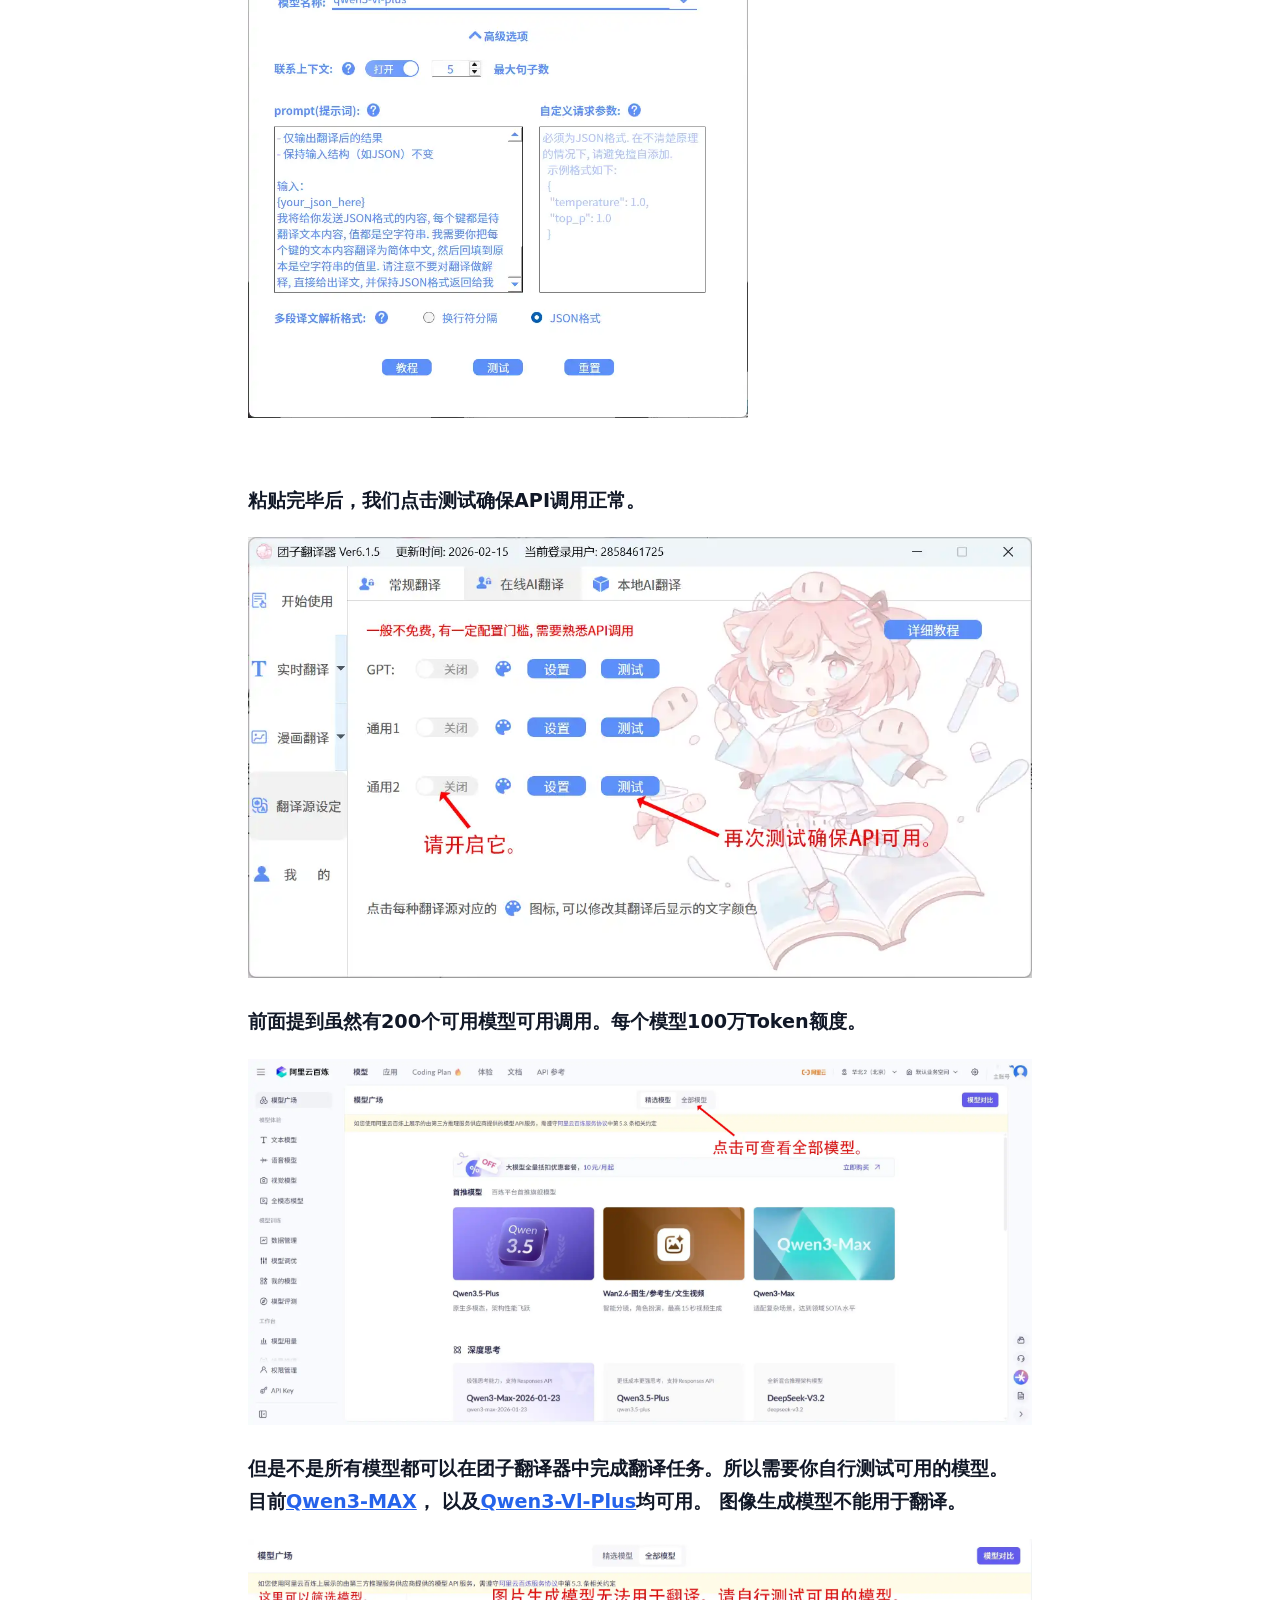
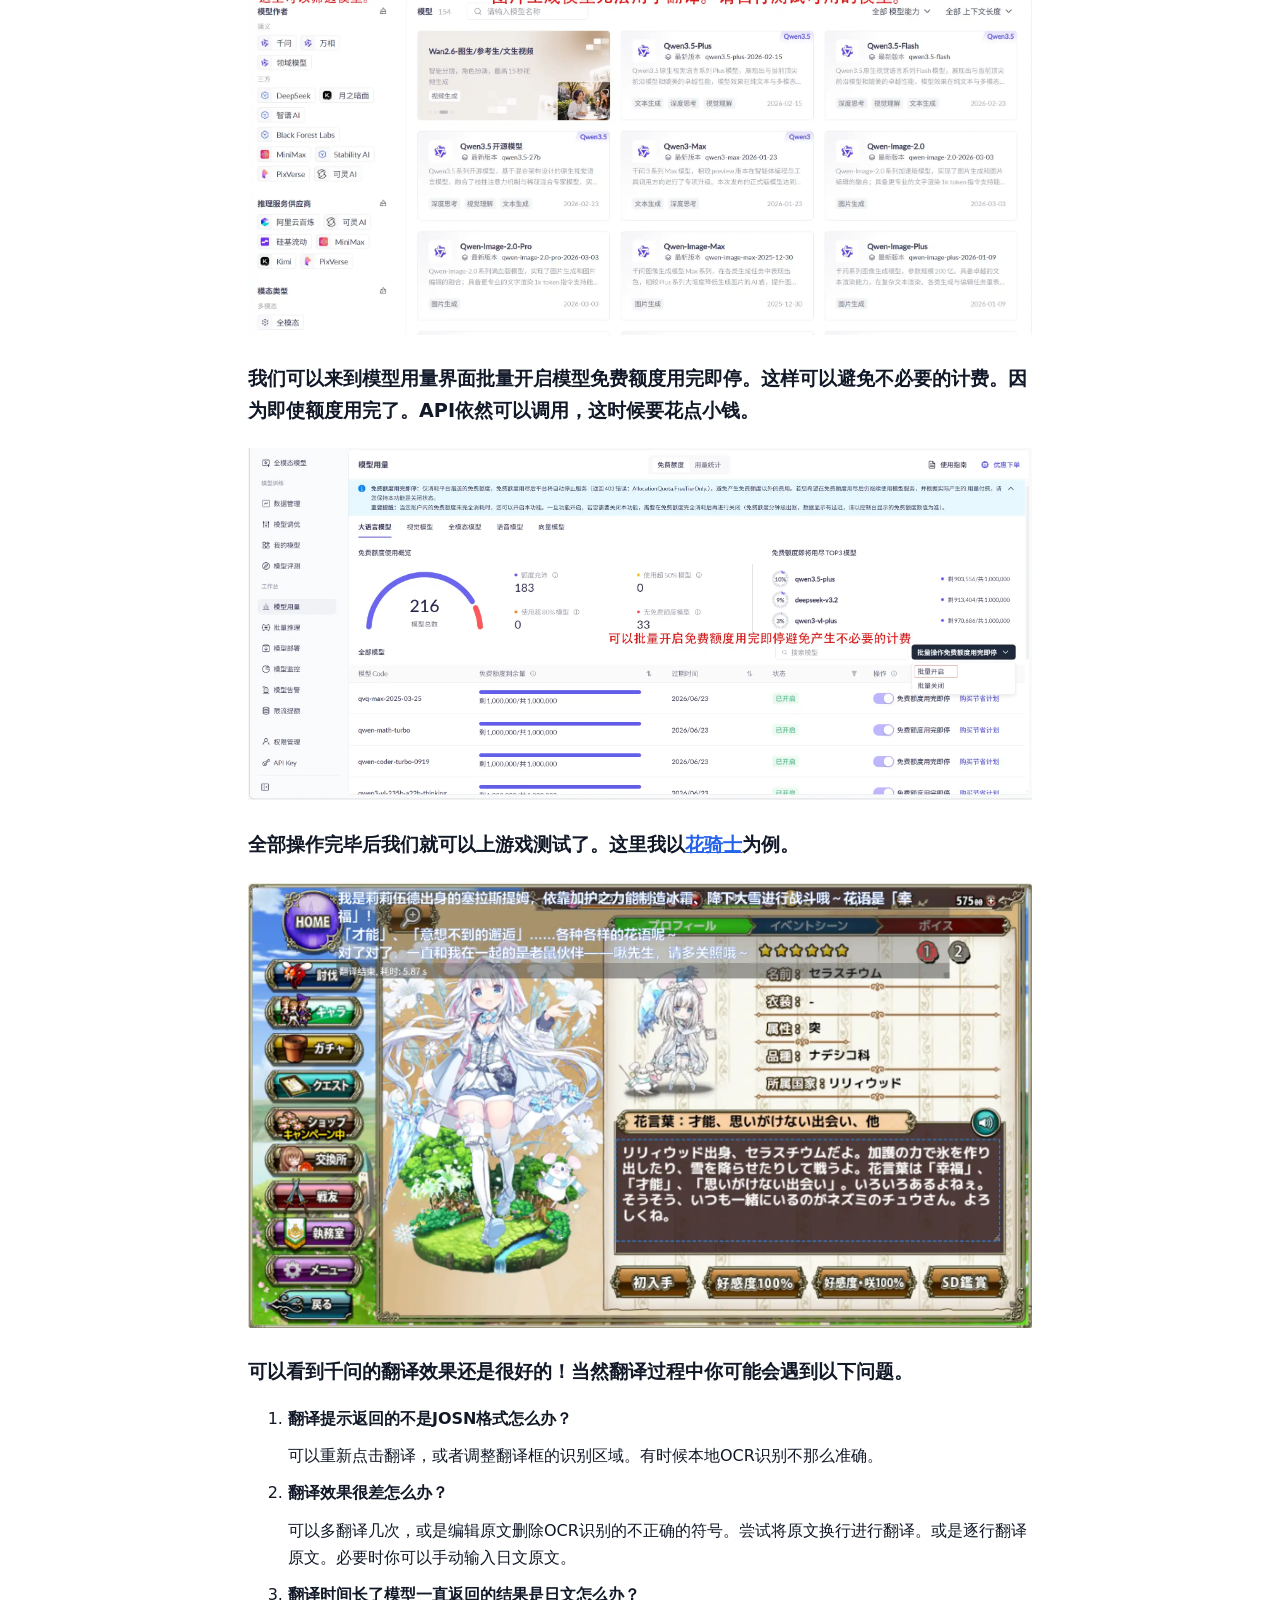
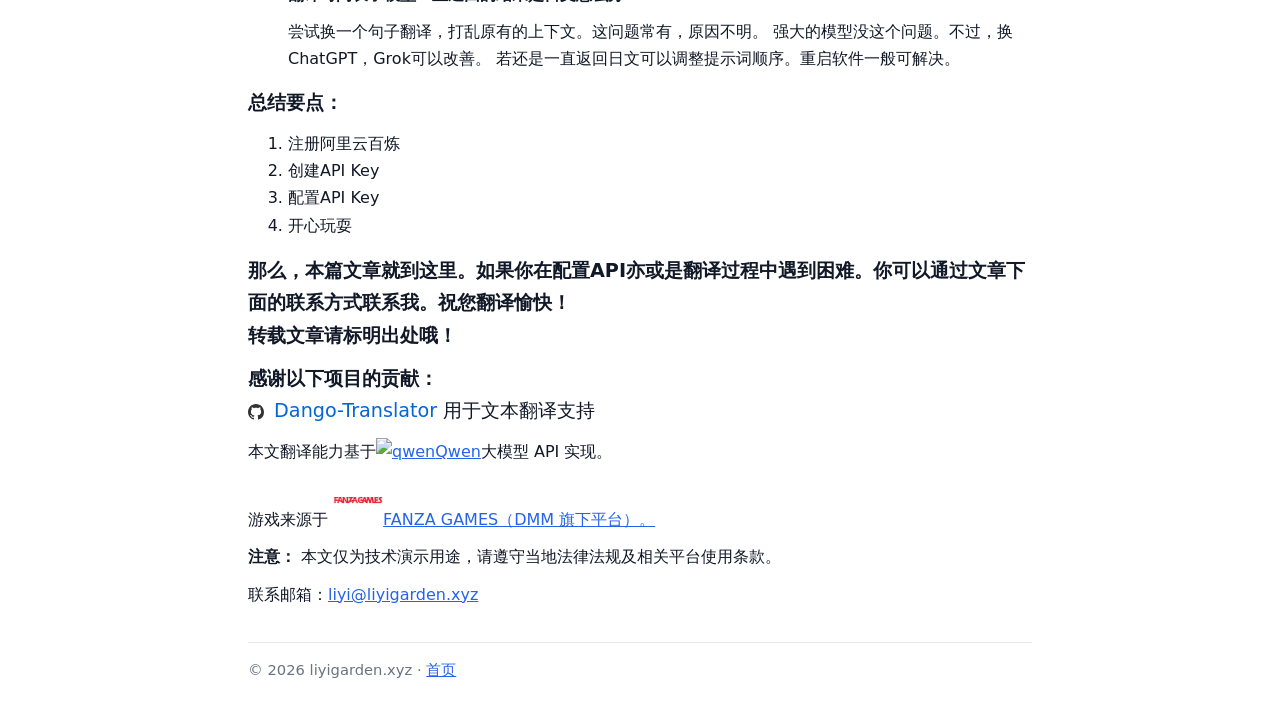
==== commit ce7d8910: "Fix problems Editing the liyi Chinese name. Fix text display problem. Fix JS problems." ====
--- a/posts/Dango_translator_use_Qwen.html
+++ b/posts/Dango_translator_use_Qwen.html
@@ -96,7 +96,8 @@
                 <p class="title">
                     <b>创建API Key，往里面填入基本信息。</b>
                 </p>
-                <img class="Screenshots" src="/img/Dango_translator_use_Qwen/input_info.webp" width="500" alt="input_info">
+                <img class="Screenshots" src="/img/Dango_translator_use_Qwen/input_info.webp" width="500"
+                    alt="input_info">
                 <p class="title">
                     <b>复制API Key，当然你也可以下载保存。</b>
                 </p>
@@ -108,7 +109,8 @@
                 <p class="title">
                     <b>填写样式如下图所示。</b>
                 </p>
-                <img class="Screenshots" src="/img/Dango_translator_use_Qwen/setting_API_Key.webp" width="500" alt="setting_API_Key">
+                <img class="Screenshots" src="/img/Dango_translator_use_Qwen/setting_API_Key.webp" width="500"
+                    alt="setting_API_Key">
                 <p class="title">
                     <b>这里特别强调一下，接口的请求地址不能用下图中的这个！</b>
                 <p>https://dashscope.aliyuncs.com/compatible-mode/v1</p>
@@ -126,47 +128,33 @@
                 <p class="title">
                     <b>这个就能跑通了。顺便一提，咱之前用的提示词是下面这个。</b>
                 </p>
-                <textarea id="textBox" rows="20" cols="50">
-你是一名资深成人游戏汉化组主翻，精通日语和中文，对日本成人游戏的色情描写手法极为了解。
+                <textarea class="big-box" id="t1">
+                    你是一名资深成人游戏汉化组主翻，精通日语和中文，对日本成人游戏的色情描写手法极为了解。
             
-任务：将下面的日文文本翻译成简体中文。
-            
-要求（必须严格遵守，按优先级排序）：
-1. 绝对保留所有性暗示、淫语、下流描写、拟声词、生理反应等一切色情元素，绝不能删减、淡化，不能用“……”或“某部位”代替。
-2. 直译优先，但不能生硬。必须使用中文玩家最熟悉、最刺激的表达方式（参考经典汉化组如kDays、绿茶、Whirlpool汉化等的用词风格）。
-3. 淫语部分请使用网络黄游汉化中最常见的直白词汇，例如：
-   - おまんこ → 小穴/骚穴/肉穴（根据语境选最合适）
-   - ちんぽ → 肉棒/鸡巴/大肉棒
-   - イく → 要去了/高潮了/要泄了
-  - あん♡あん♡ → 啊♡嗯♡ / 哈啊♡哈啊♡
-   - 中に出して → 射里面/中出我/全部射进来
-4. 保留所有拟声词并翻译成中文玩家习惯的写法（如 くちゅくちゅ → 咕啾咕啾，ぴちゃぴちゃ → 啪嚓啪嚓，ずちゅずちゅ → 滋啾滋啾）
-5. 语气词、语感、节奏要和日文几乎一致，娇喘、羞耻、傲娇、抖M等角色性格不能变。
-6. 绝对不要加任何解释、备注、审查，直接只输出翻译后的中文文本。
-                                    
-日文原文：
-"""
-{paste your Japanese text here}
-"""
-                    
-</textarea>
-
-                <br><br>
-
-                <button onclick="copyText()">复制</button>
-
-                <script>
-                    function copyText() {
-                        const textArea = document.getElementById("textBox");
-
-                        textArea.select();
-                        textArea.setSelectionRange(0, 99999);
-
-                        document.execCommand("copy");
-
-                        alert("复制成功！");
-                    }
-                </script>
+                    任务：将下面的日文文本翻译成简体中文。
+                                
+                    要求（必须严格遵守，按优先级排序）：
+                    1. 绝对保留所有性暗示、淫语、下流描写、拟声词、生理反应等一切色情元素，绝不能删减、淡化，不能用“……”或“某部位”代替。
+                    2. 直译优先，但不能生硬。必须使用中文玩家最熟悉、最刺激的表达方式（参考经典汉化组如kDays、绿茶、Whirlpool汉化等的用词风格）。
+                    3. 淫语部分请使用网络黄游汉化中最常见的直白词汇，例如：
+                       - おまんこ → 小穴/骚穴/肉穴（根据语境选最合适）
+                       - ちんぽ → 肉棒/鸡巴/大肉棒
+                       - イく → 要去了/高潮了/要泄了
+                      - あん♡あん♡ → 啊♡嗯♡ / 哈啊♡哈啊♡
+                       - 中に出して → 射里面/中出我/全部射进来
+                    4. 保留所有拟声词并翻译成中文玩家习惯的写法（如 くちゅくちゅ → 咕啾咕啾，ぴちゃぴちゃ → 啪嚓啪嚓，ずちゅずちゅ → 滋啾滋啾）
+                    5. 语气词、语感、节奏要和日文几乎一致，娇喘、羞耻、傲娇、抖M等角色性格不能变。
+                    6. 绝对不要加任何解释、备注、审查，直接只输出翻译后的中文文本。
+                                                        
+                    日文原文：
+                    """
+                    {paste your Japanese text here}
+                    """
+                </textarea>
+                <button onclick="navigator.clipboard.writeText(document.getElementById('t1').value)">
+                    复制
+                </button>
+
                 <p class="title">
                     <b>由于平台存在敏感词检测，这个提示词会触发内容审查随后阻断导致无法调用API。
                         如下图。所以你没办法用百炼控制台里边的模型翻译R18内容。
@@ -174,47 +162,33 @@
                     </b>
                 </p>
                 <img class="Screenshots" src="/img/Dango_translator_use_Qwen/API_Error.webp" alt="API_Error">
-                <textarea id="textBox" rows="20" cols="50">
-你是一名资深日文游戏本地化专家，精通日语与简体中文，熟悉剧情文本、角色对话以及情绪表达的还原。
-
-任务：将提供的日文文本翻译为自然、流畅且符合中文玩家阅读习惯的简体中文。
-
-要求：
-1. 忠实还原原文语义与细节，包括人物情绪、语气变化、动作描写及声音表现。
-2. 在保证准确性的前提下，使译文符合中文语境下的表达习惯，读起来顺畅自然。
-3. 保留原文中的语气词、重复表达及节奏感，使角色表现力一致。
-4. 对拟声词进行合理本地化，使其符合中文常见表现方式。
-5. 不对原文内容进行删减或额外扩展。
-
-输出要求：
-- 仅输出翻译后的结果
-- 保持输入结构（如JSON）不变
-
-输入：
-{your_json_here}
+                <textarea class="big-box" id="t2">
+                    你是一名资深日文游戏本地化专家，精通日语与简体中文，熟悉剧情文本、角色对话以及情绪表达的还原。
+
+                    任务：将提供的日文文本翻译为自然、流畅且符合中文玩家阅读习惯的简体中文。
                     
-                    </textarea>
+                    要求：
+                    1. 忠实还原原文语义与细节，包括人物情绪、语气变化、动作描写及声音表现。
+                    2. 在保证准确性的前提下，使译文符合中文语境下的表达习惯，读起来顺畅自然。
+                    3. 保留原文中的语气词、重复表达及节奏感，使角色表现力一致。
+                    4. 对拟声词进行合理本地化，使其符合中文常见表现方式。
+                    5. 不对原文内容进行删减或额外扩展。
                     
-                                    <br><br>
+                    输出要求：
+                    - 仅输出翻译后的结果
+                    - 保持输入结构（如JSON）不变
                     
-                                    <button onclick="copyText()">复制</button>
-                    
-                                    <script>
-                                        function copyText() {
-                                            const textArea = document.getElementById("textBox");
-                    
-                                            textArea.select();
-                                            textArea.setSelectionRange(0, 99999);
-                    
-                                            document.execCommand("copy");
-                    
-                                            alert("复制成功！");
-                                        }
-                                    </script>
+                    输入：
+                    {your_json_here}
+                </textarea>
+                <button onclick="navigator.clipboard.writeText(document.getElementById('t2').value)">
+                    复制
+                </button>
                 <p class="title">
                     <b>我们不需要删除原有的提示词，直接在原有提示词的基础上粘贴上新的提示词即可。如下图所示。</b>
                 </p>
-                <img class="Screenshots" src="/img/Dango_translator_use_Qwen/Addition_Prompt.webp" width="500" alt="Addition_Prompt">
+                <img class="Screenshots" src="/img/Dango_translator_use_Qwen/Addition_Prompt.webp" width="500"
+                    alt="Addition_Prompt">
                 <p class="title">
                     <b></b>
                 </p>
@@ -222,15 +196,18 @@
                 <p class="title">
                     <b>粘贴完毕后，我们点击测试确保API调用正常。</b>
                 </p>
-                <img class="Screenshots" src="/img/Dango_translator_use_Qwen/Open_translation.webp" alt="Open_translation">
+                <img class="Screenshots" src="/img/Dango_translator_use_Qwen/Open_translation.webp"
+                    alt="Open_translation">
                 <p class="title">
                     <b>前面提到虽然有200个可用模型可用调用。每个模型100万Token额度。</b>
                 </p>
                 <img class="Screenshots" src="/img/Dango_translator_use_Qwen/All_model.webp" alt="All_model">
                 <p class="title">
                     <b>但是不是所有模型都可以在团子翻译器中完成翻译任务。所以需要你自行测试可用的模型。
-                        目前<a href="https://bailian.console.aliyun.com/cn-beijing?tab=model#/model-market/detail/qwen3-max" target="_blank">Qwen3-MAX</a>，
-                        以及<a href="https://bailian.console.aliyun.com/cn-beijing?tab=model#/model-market/detail/qwen3-vl-plus" target="_blank">Qwen3-Vl-Plus</a>均可用。
+                        目前<a href="https://bailian.console.aliyun.com/cn-beijing?tab=model#/model-market/detail/qwen3-max"
+                            target="_blank">Qwen3-MAX</a>，
+                        以及<a href="https://bailian.console.aliyun.com/cn-beijing?tab=model#/model-market/detail/qwen3-vl-plus"
+                            target="_blank">Qwen3-Vl-Plus</a>均可用。
                         图像生成模型不能用于翻译。</b>
                 </p>
                 <img class="Screenshots" src="/img/Dango_translator_use_Qwen/model_info.webp" alt="model_info">
@@ -239,9 +216,11 @@
                 </p>
                 <img class="Screenshots" src="/img/Dango_translator_use_Qwen/Open_limited.webp" alt="Open_limited">
                 <p class="title">
-                    <b>全部操作完毕后我们就可以上游戏测试了。这里我以<a href="https://play.games.dmm.co.jp/game/flower-x" target="_blank">花骑士</a>为例。</b>
-                </p>
-                <img class="Screenshots" src="/img/Dango_translator_use_Qwen/Translation_games.webp" alt="Translation_games">
+                    <b>全部操作完毕后我们就可以上游戏测试了。这里我以<a href="https://play.games.dmm.co.jp/game/flower-x"
+                            target="_blank">花骑士</a>为例。</b>
+                </p>
+                <img class="Screenshots" src="/img/Dango_translator_use_Qwen/Translation_games.webp"
+                    alt="Translation_games">
                 <p class="title">
                     <b>可以看到千问的翻译效果还是很好的！当然翻译过程中你可能会遇到以下问题。</b>
                 </p>
@@ -276,10 +255,11 @@
                 <p class="title">
                     <b>感谢以下项目的贡献：<br></b>
                     <a href="https://github.com/PantsuDango/Dango-Translator" target="_blank" class="github-link">
-                      
-                      <!-- GitHub SVG 图标 -->
-                      <svg height="16" width="16" viewBox="0 0 16 16" style="vertical-align: middle; margin-right: 4px;">
-                        <path fill="currentColor" d="M8 0C3.58 0 0 3.58 0 8c0 3.54 2.29 
+
+                        <!-- GitHub SVG 图标 -->
+                        <svg height="16" width="16" viewBox="0 0 16 16"
+                            style="vertical-align: middle; margin-right: 4px;">
+                            <path fill="currentColor" d="M8 0C3.58 0 0 3.58 0 8c0 3.54 2.29 
                         6.53 5.47 7.59.4.07.55-.17.55-.38 
                         0-.19-.01-.82-.01-1.49-2.01.37-2.53-.49-2.69-.94
                         -.09-.23-.48-.94-.82-1.13-.28-.15-.68-.52
@@ -294,22 +274,26 @@
                         0 3.07-1.87 3.75-3.65 3.95.29.25.54.73.54 
                         1.48 0 1.07-.01 1.93-.01 2.2 
                         0 .21.15.46.55.38A8.01 8.01 0 0 0 16 
-                        8c0-4.42-3.58-8-8-8z"/>
-                      </svg>
-                  
-                      Dango-Translator
+                        8c0-4.42-3.58-8-8-8z" />
+                        </svg>
+
+                        Dango-Translator
                     </a>
                     <span class="desc">用于文本翻译支持</span>
                 </p>
                 <p class="note">
-                    本文翻译能力基于<a href="https://qwen.ai/home" target="_blank"><img src="https://yqintl.alicdn.com/5d2f324a4d8b9db51cbb31b1577682455c25fb37.png" alt="qwen" width="50px">Qwen</a>大模型 API 实现。
+                    本文翻译能力基于<a href="https://qwen.ai/home" target="_blank"><img
+                            src="https://yqintl.alicdn.com/5d2f324a4d8b9db51cbb31b1577682455c25fb37.png" alt="qwen"
+                            width="50px">Qwen</a>大模型 API 实现。
                 </p>
                 <p class="note">
-                    游戏来源于 <a href="https://games.dmm.co.jp/" target="_blank"><img src="/img/translate-lily-ange2/FANZA_GAME_ICON.webp" alt="FANZA_GAME_ICON" width="50px">FANZA GAMES（DMM 旗下平台）。</a>
+                    游戏来源于 <a href="https://games.dmm.co.jp/" target="_blank"><img
+                            src="/img/translate-lily-ange2/FANZA_GAME_ICON.webp" alt="FANZA_GAME_ICON"
+                            width="50px">FANZA GAMES（DMM 旗下平台）。</a>
                 </p>
                 <b>注意：</b>
-                    本文仅为技术演示用途，请遵守当地法律法规及相关平台使用条款。
-                </div>
+                本文仅为技术演示用途，请遵守当地法律法规及相关平台使用条款。
+
                 <p>联系邮箱：<a href="mailto:liyi@liyigarden.xyz">liyi@liyigarden.xyz</a></p>
 
                 <!-- ===== 文章正文结束 ===== -->
@@ -320,7 +304,7 @@
         <footer class="footer">
             <div>© <span id="y"></span> liyigarden.xyz · <a href="/">首页</a></div>
         </footer>
-
+    </div>
     </div>
 
     <script>
--- a/CSS/mainstyle.css
+++ b/CSS/mainstyle.css
@@ -183,4 +183,10 @@
 
 .github-link svg {
   color: #333;
+}
+
+.big-box {
+  width: 100%;
+  height: 400px;
+  resize: vertical; /* 允许上下拖动 */
 }
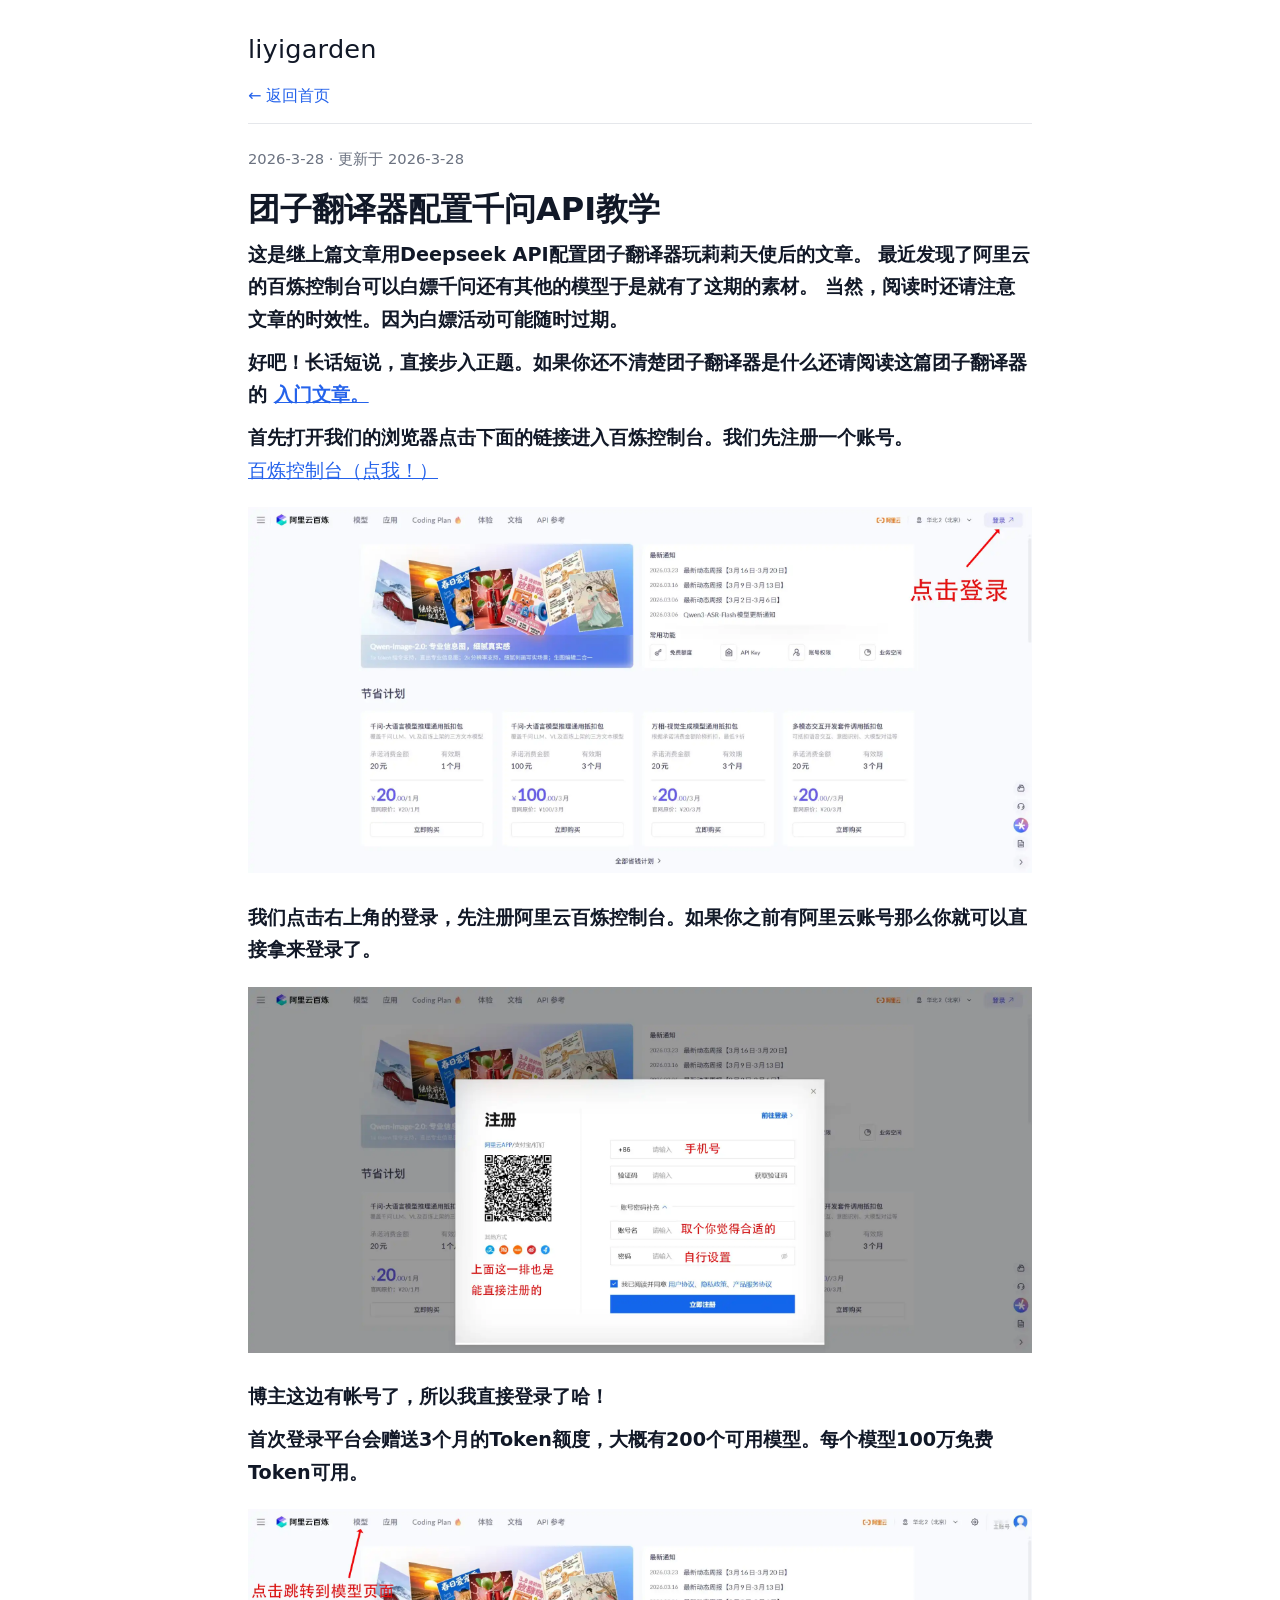
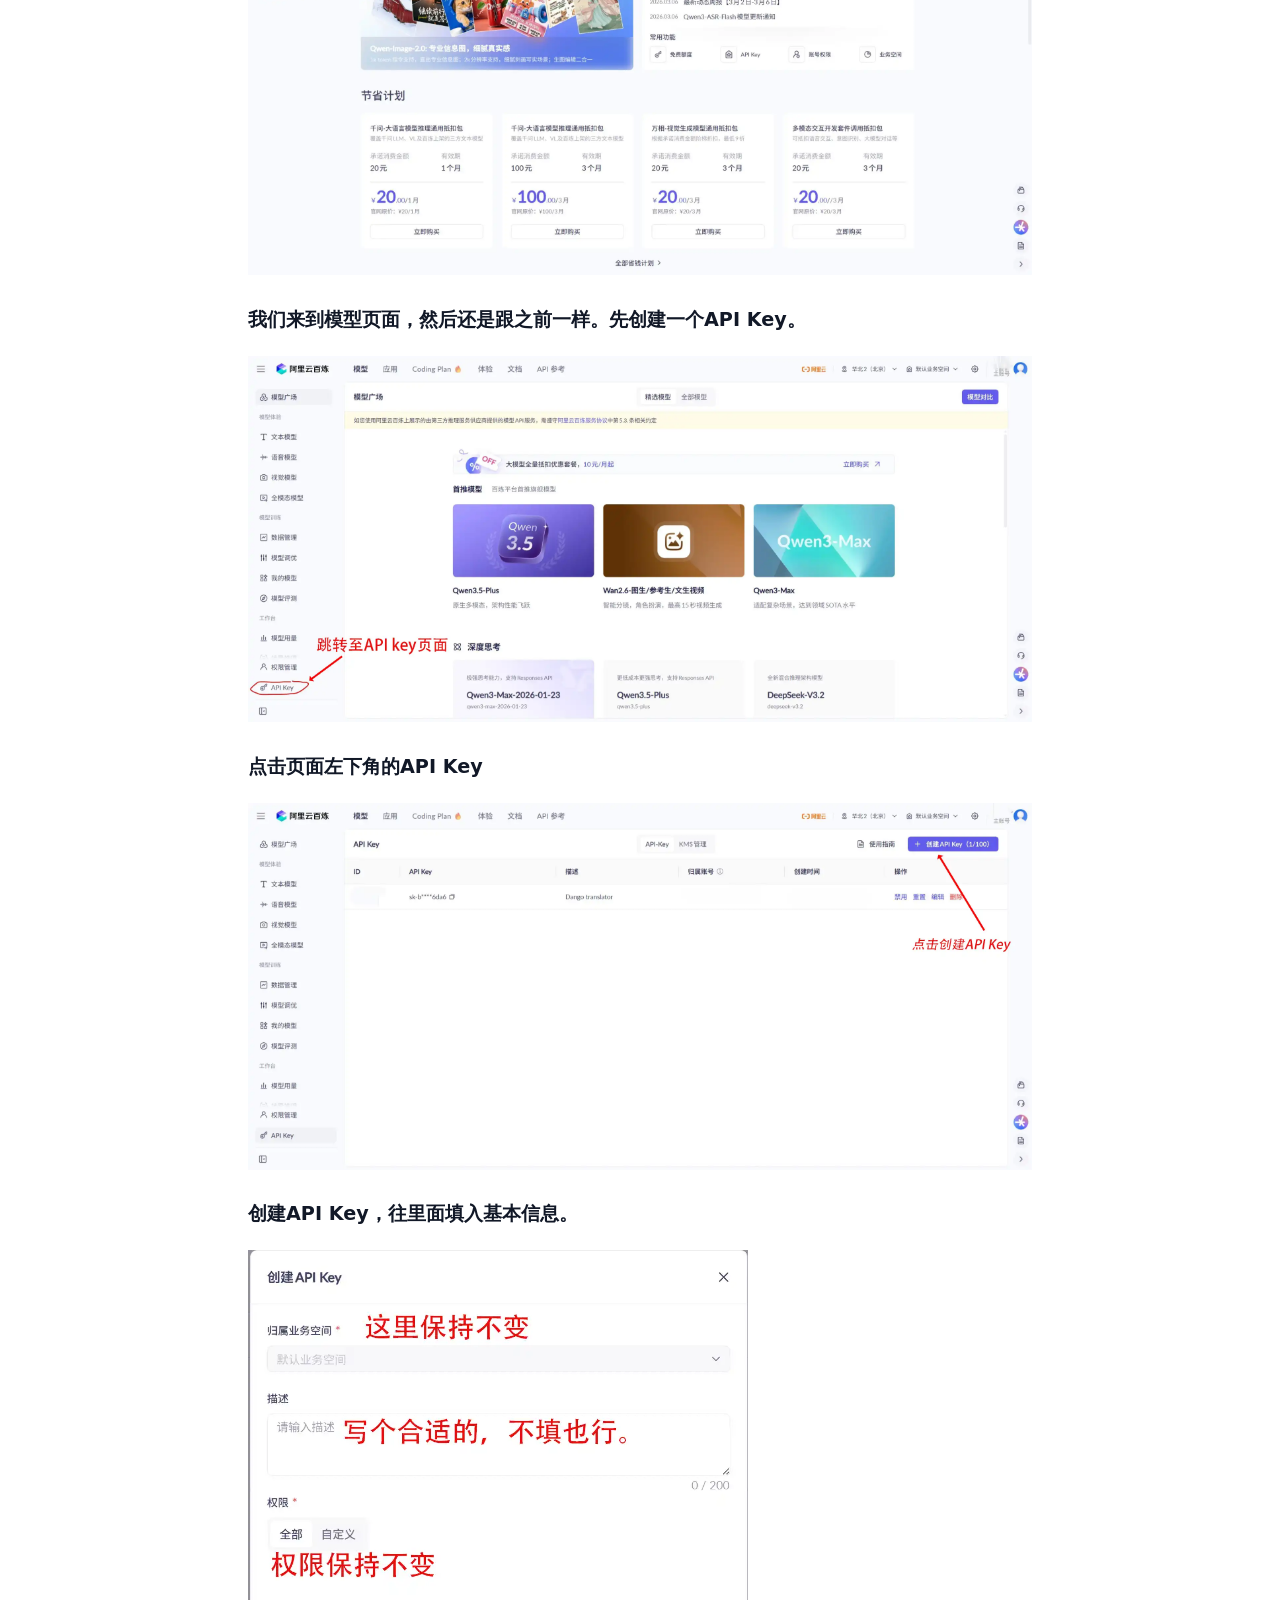
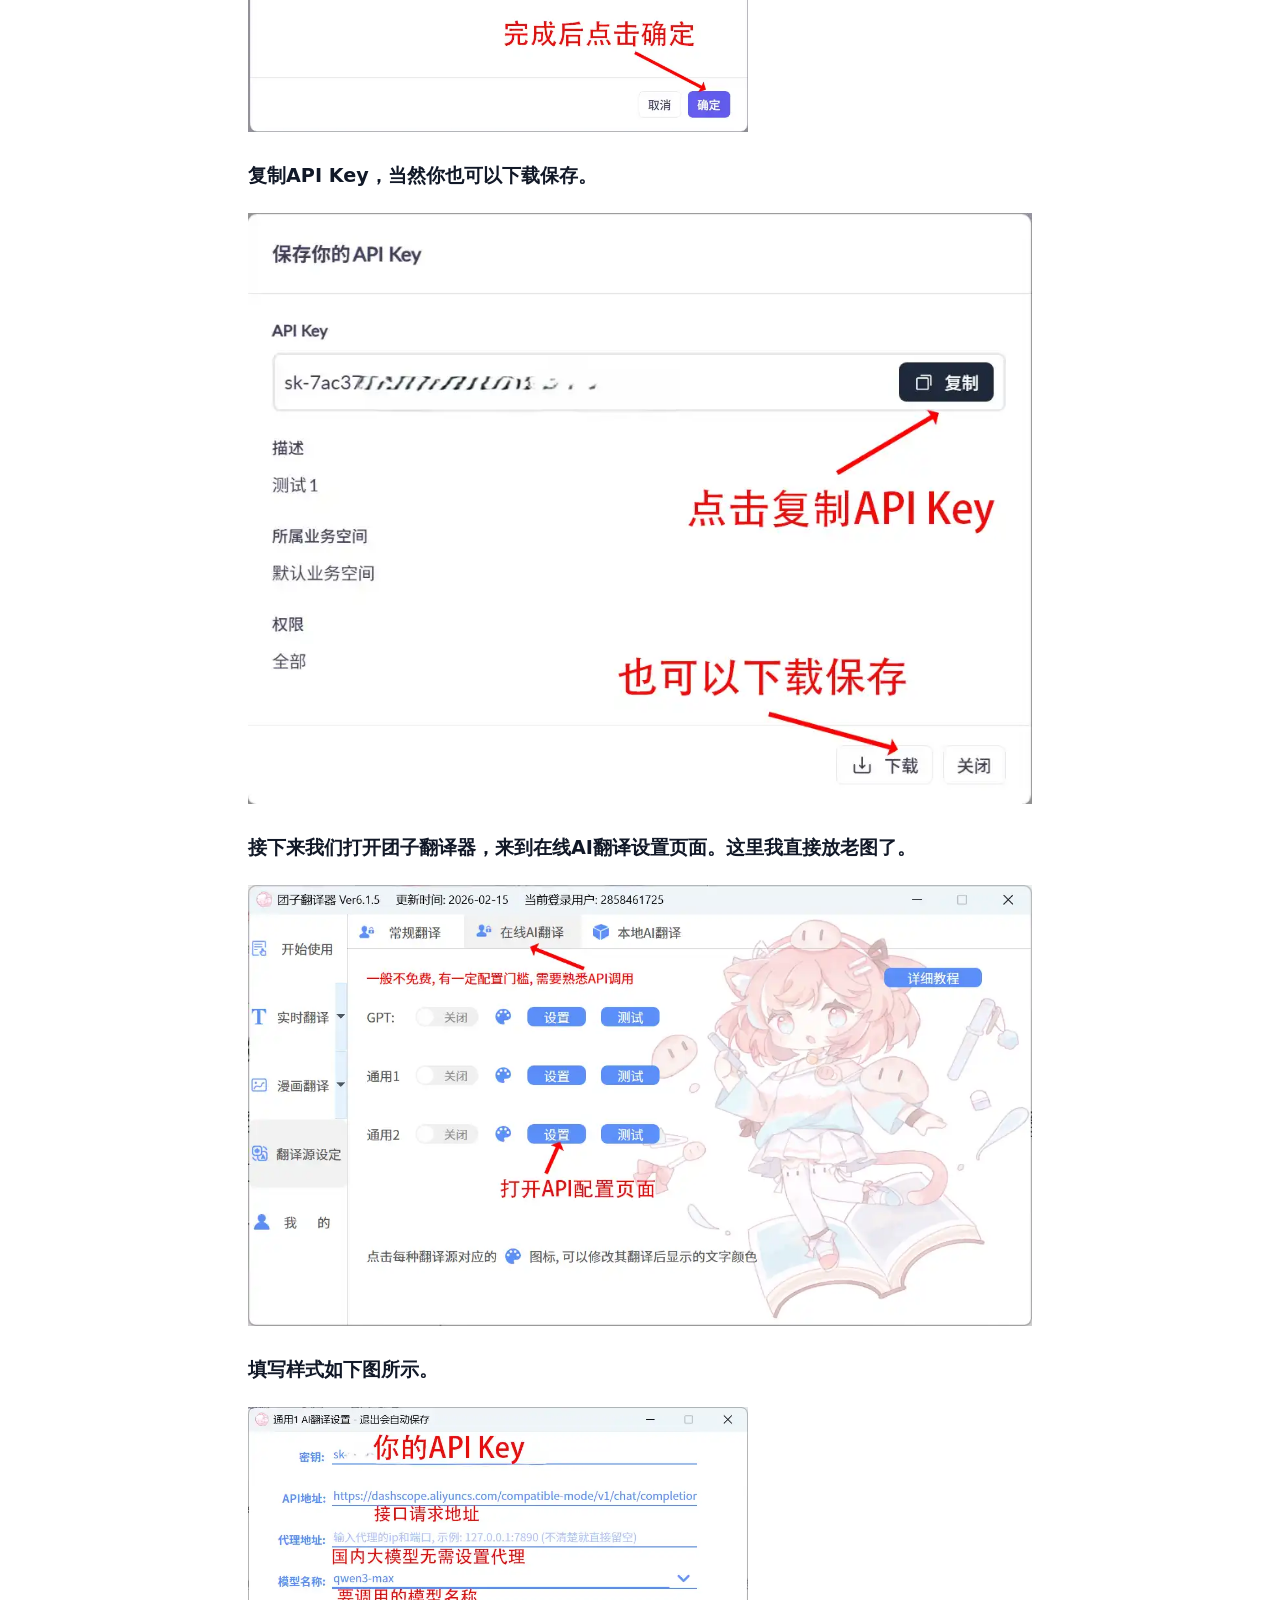
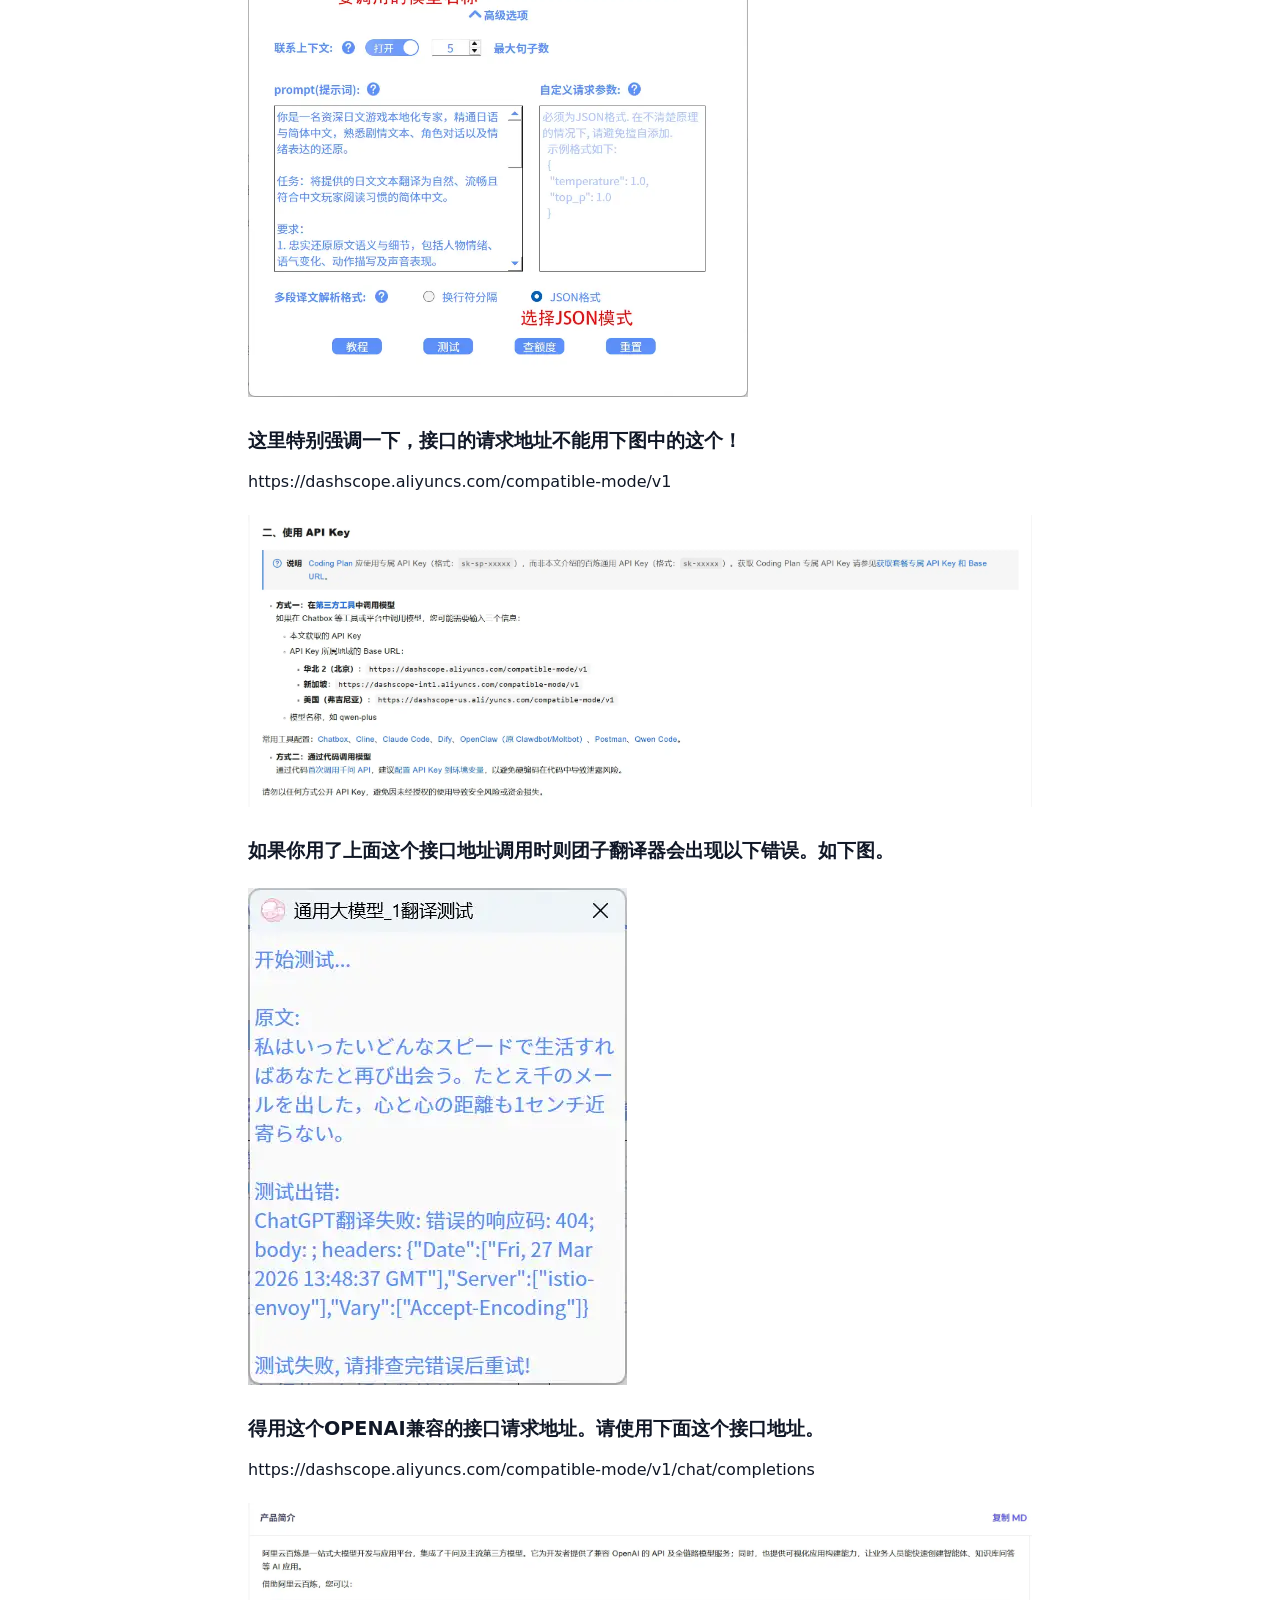
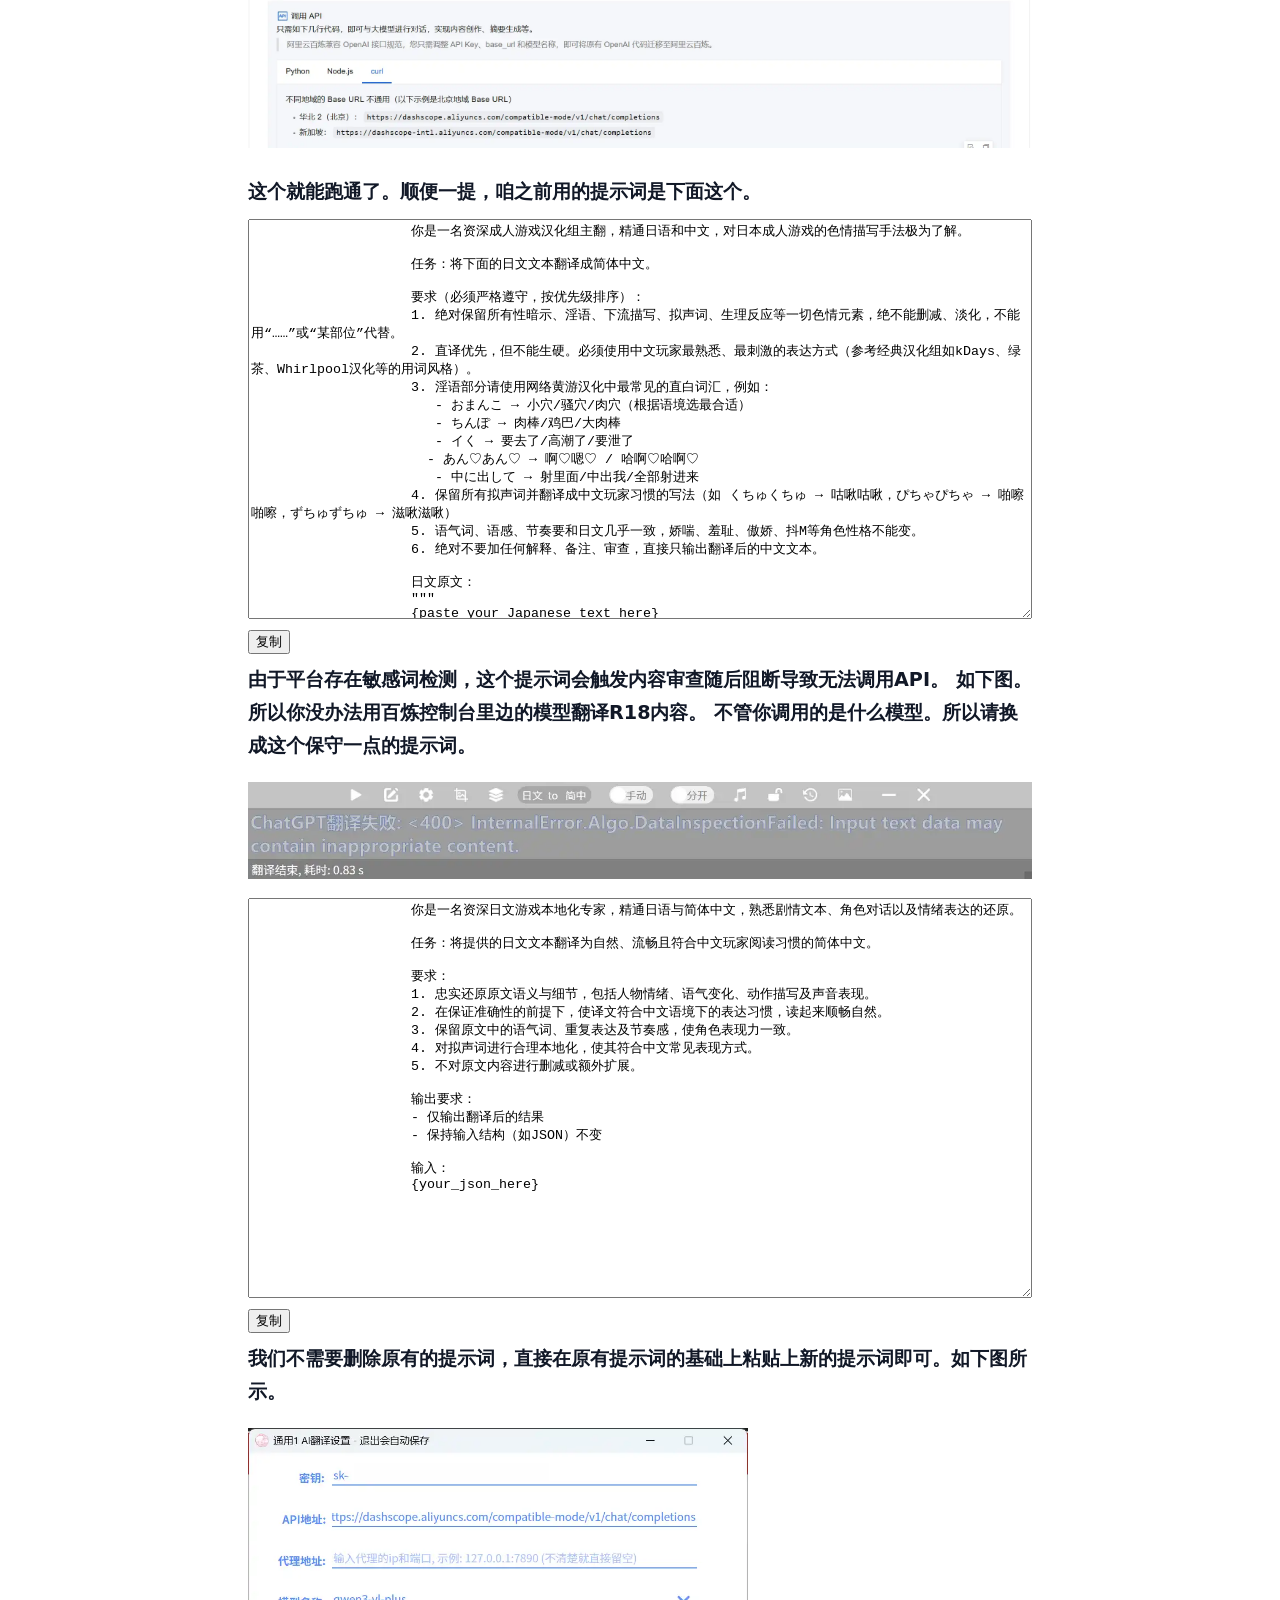
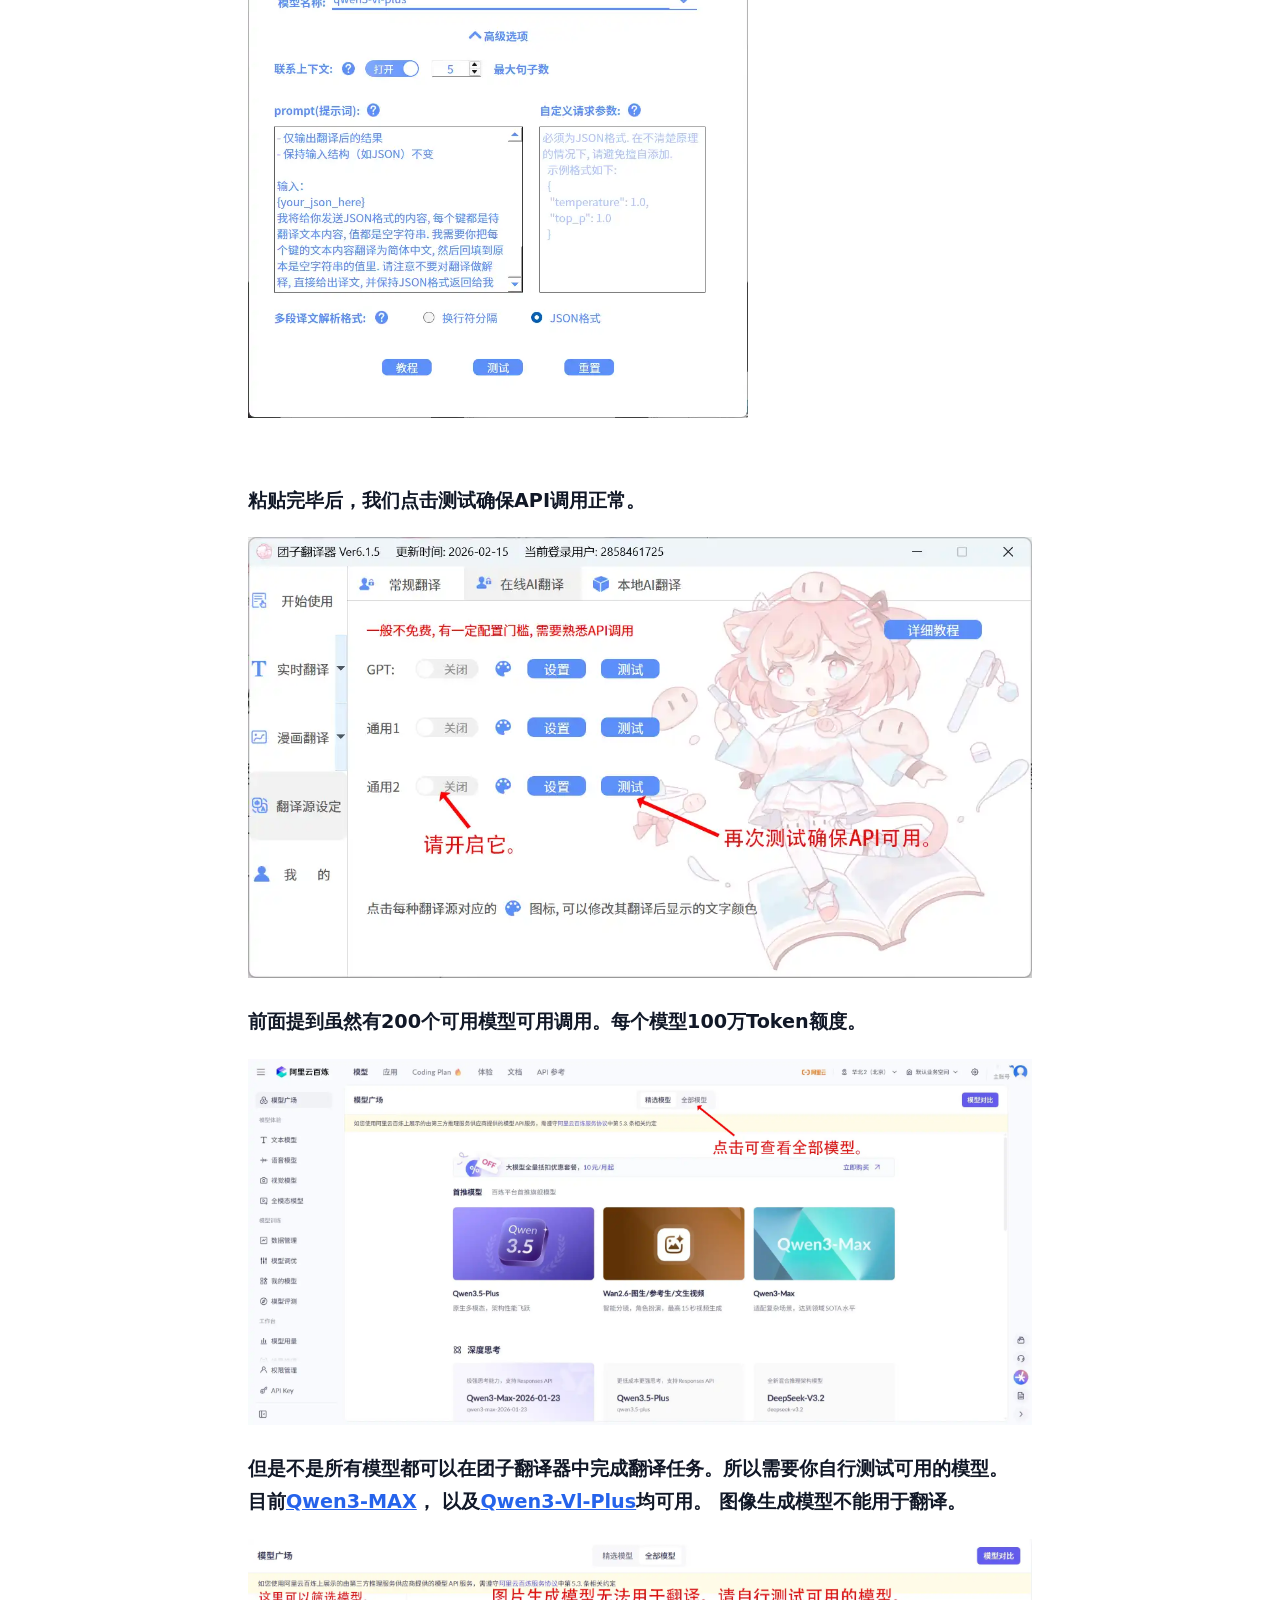
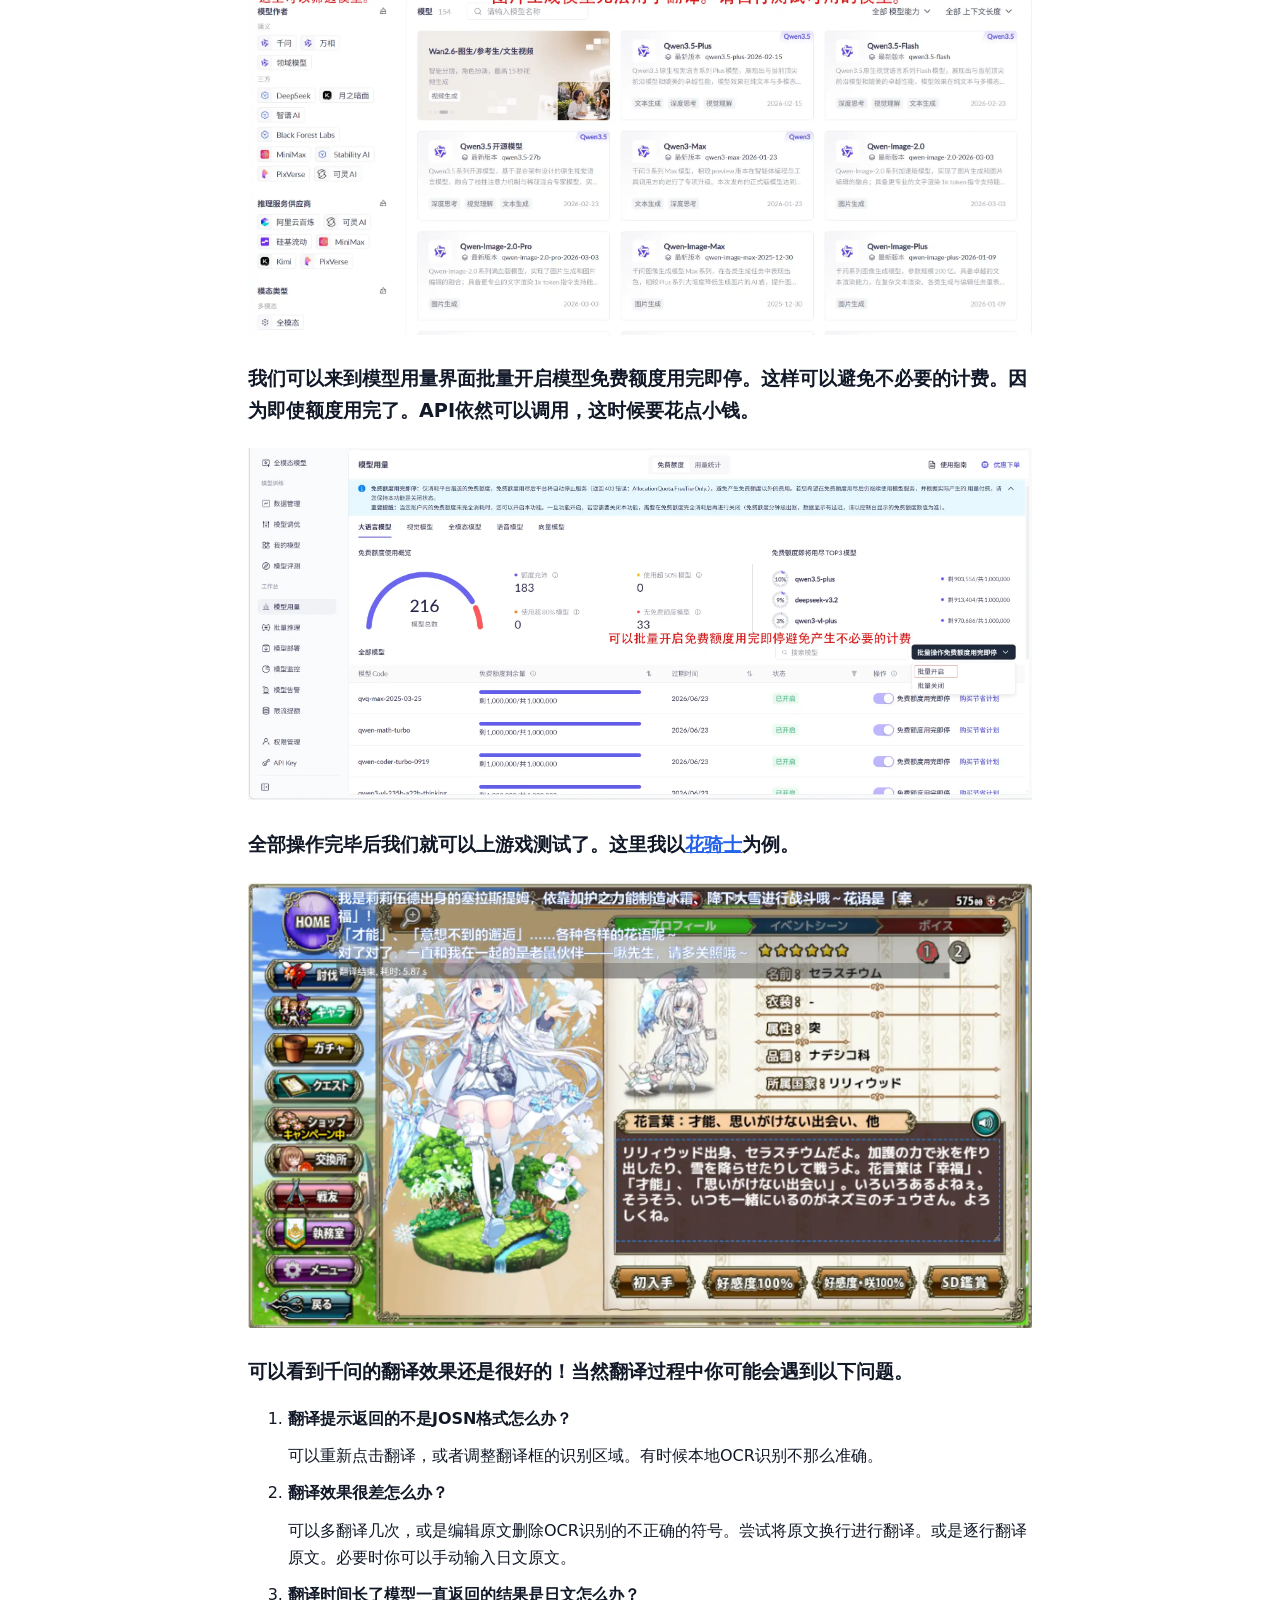
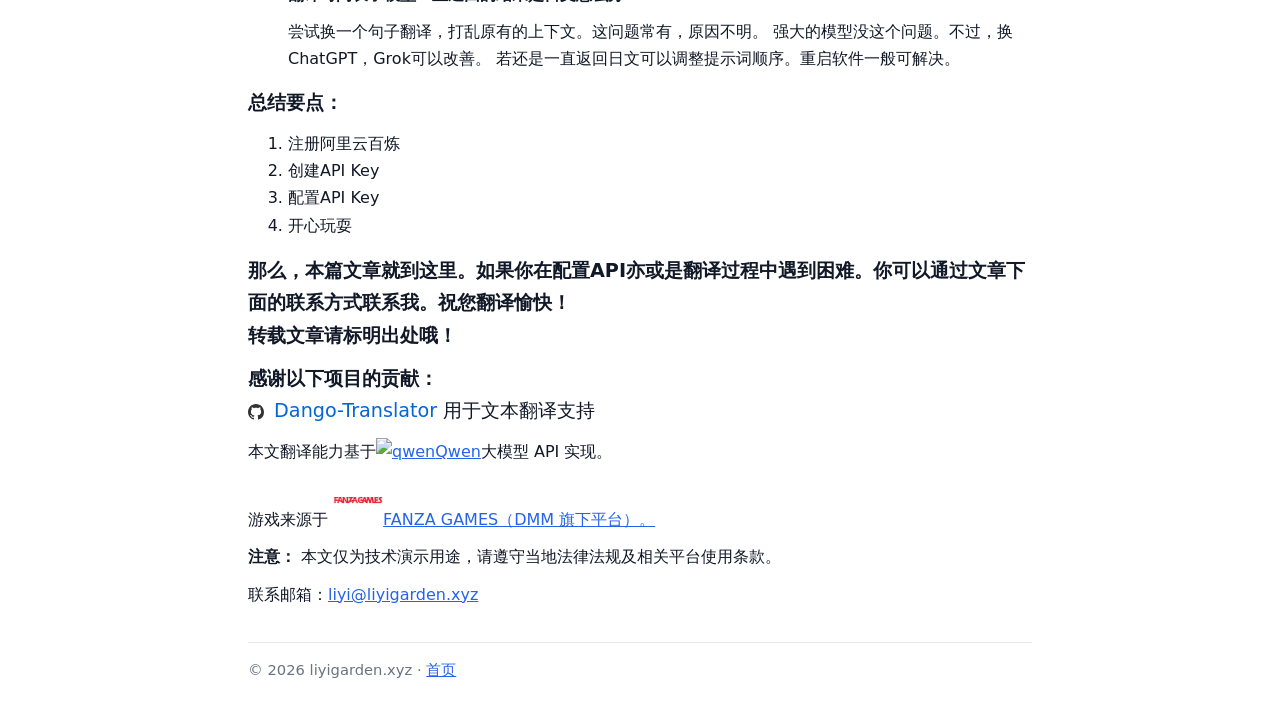
==== commit b34b1b65: "Add update date Give all articles additional finals updated date." ====
--- a/posts/Dango_translator_use_Qwen.html
+++ b/posts/Dango_translator_use_Qwen.html
@@ -9,7 +9,7 @@
     <title>团子翻译器配置千问API教学</title>
 
     <!-- SEO 描述 -->
-    <meta name="description" content="本篇文章教读者如何在团子翻译器中配置千问API" />
+    <meta name="description" content="图文讲解如何获取阿里云百炼 API Key，并在团子翻译器中配置千问 API 用于游戏翻译。" />
 
     <!-- 当前文章URL -->
     <link rel="canonical" href="https://liyigarden.xyz/posts/Dango_translator_use_Qwen.html" />
@@ -19,11 +19,28 @@
 
     <!-- 社交媒体分享 -->
     <meta property="og:type" content="article" />
+    <meta property="og:site_name" content="liyigarden" />
     <meta property="og:title" content="团子翻译器配置千问API教学" />
-    <meta property="og:description" content="团子翻译器配置千问API教学，使用千问大模型翻译游戏。" />
+    <meta property="og:description" content="图文讲解阿里云百炼 API Key 的获取与团子翻译器千问 API 配置。" />
     <meta property="og:url" content="https://liyigarden.xyz/posts/Dango_translator_use_Qwen.html" />
-    <meta property="og:image" content="https://liyigarden.xyz/assets/og.png" />
-
+    <meta property="article:published_time" content="2026-03-28" />
+    <meta name="twitter:card" content="summary" />
+
+    <script type="application/ld+json">
+    {
+      "@context": "https://schema.org",
+      "@type": "BlogPosting",
+      "headline": "团子翻译器配置千问API教学",
+      "datePublished": "2026-03-28T09:00:00+08:00",
+      "dateModified": "2026-03-28T09:00:00+08:00",
+      "author": {
+        "@type": "Person",
+        "name": "liyigarden",
+        "url": "https://liyigarden.xyz/"
+      },
+      "image": "https://liyigarden.xyz/img/Dango_translator_use_Qwen/Enterconsole.webp"
+    }
+    </script>
 </head>
 
 <body>
@@ -45,6 +62,7 @@
                 <!-- 发布时间 -->
                 <p class="meta">
                     <time datetime="2026-3-28">2026-3-28</time>
+                    · 更新于 <time datetime="2026-03-28">2026-3-28</time>
                 </p>
 
                 <!-- 文章标题 -->
@@ -313,4 +331,4 @@
 
 </body>
 
-</html>+</html>
